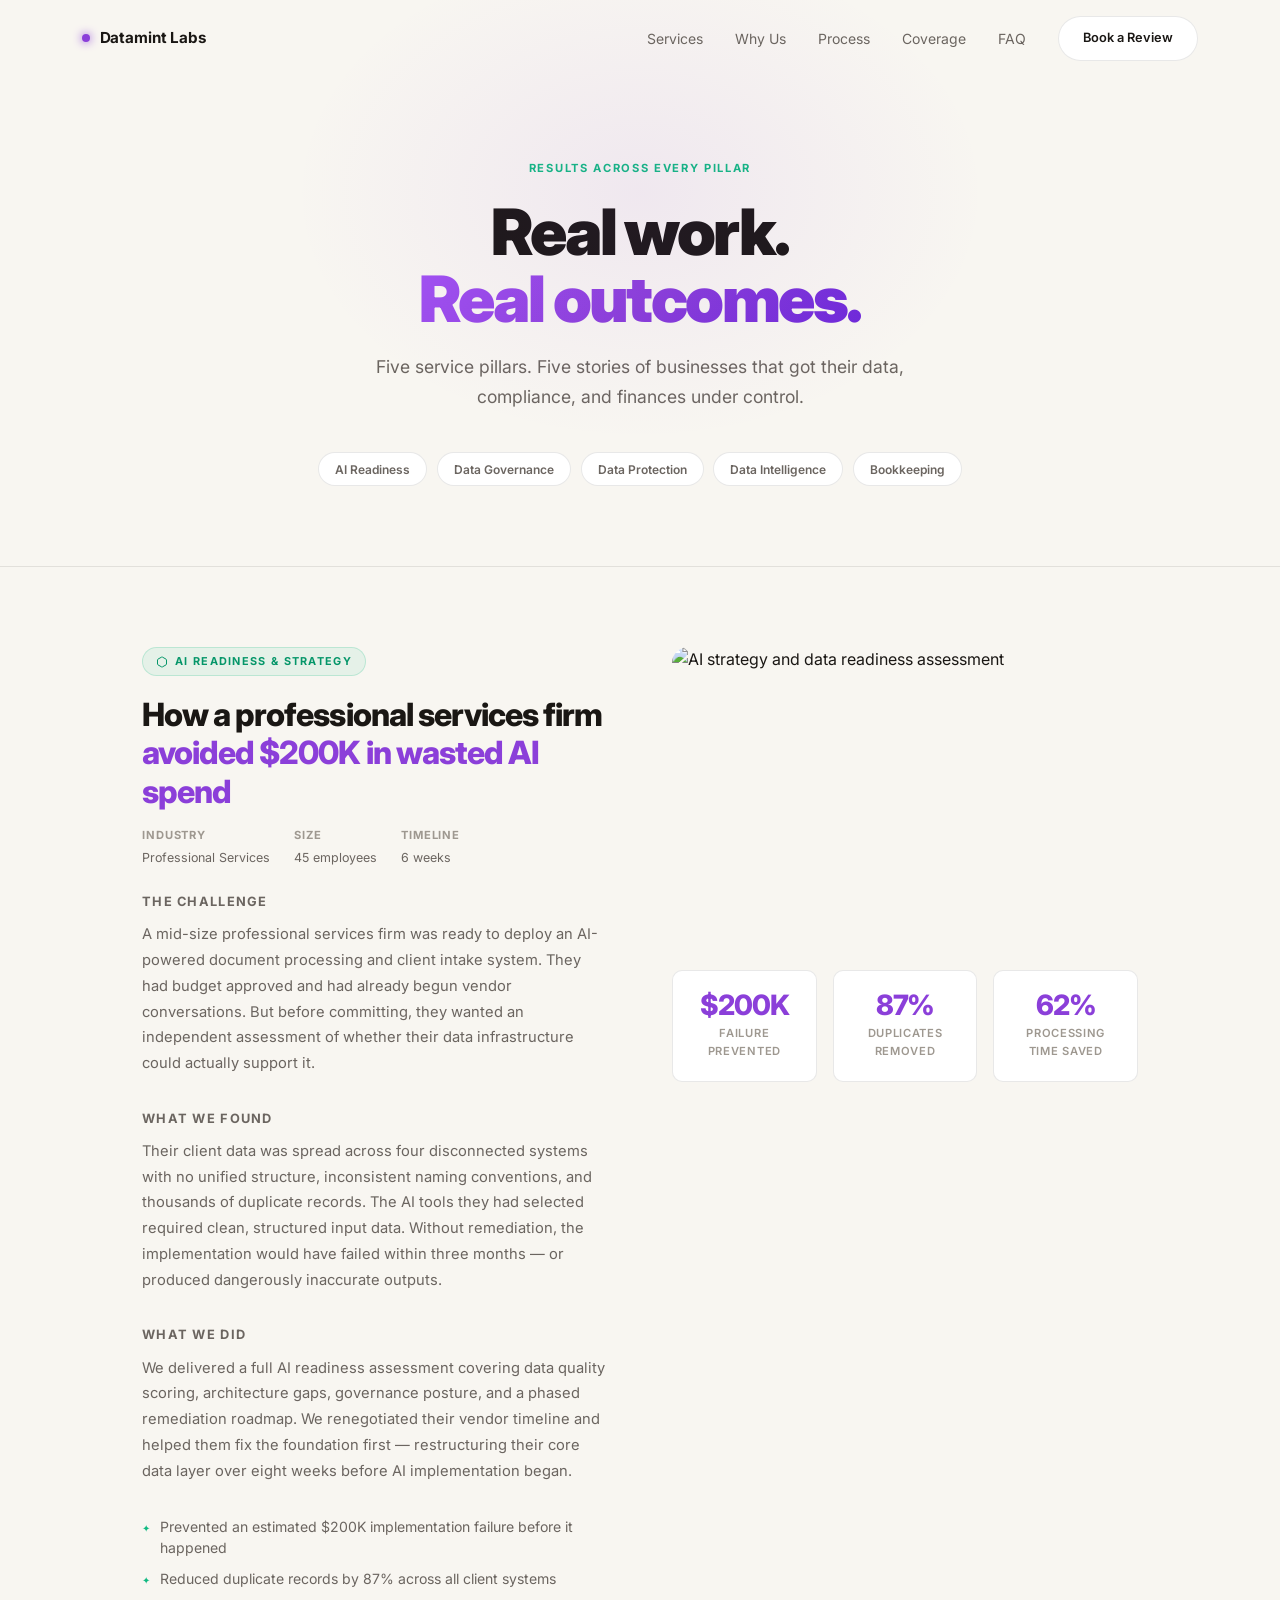
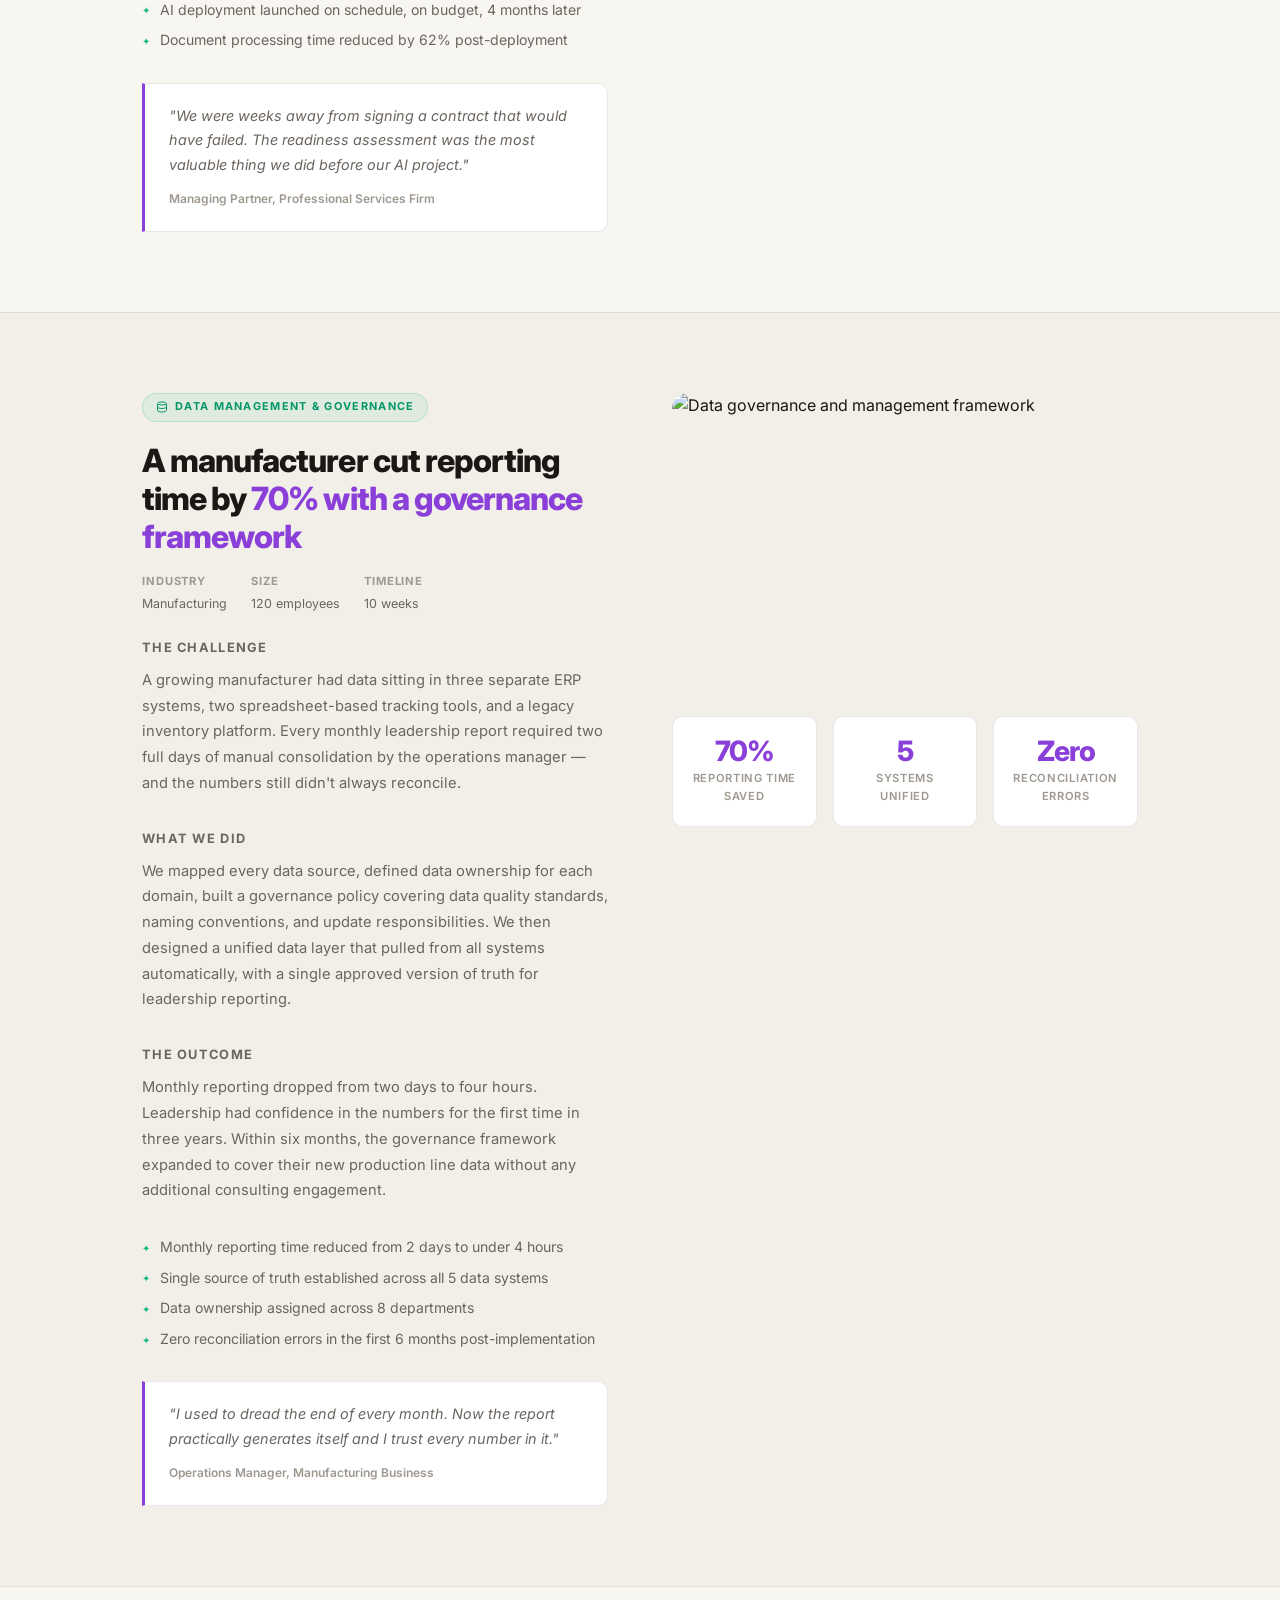
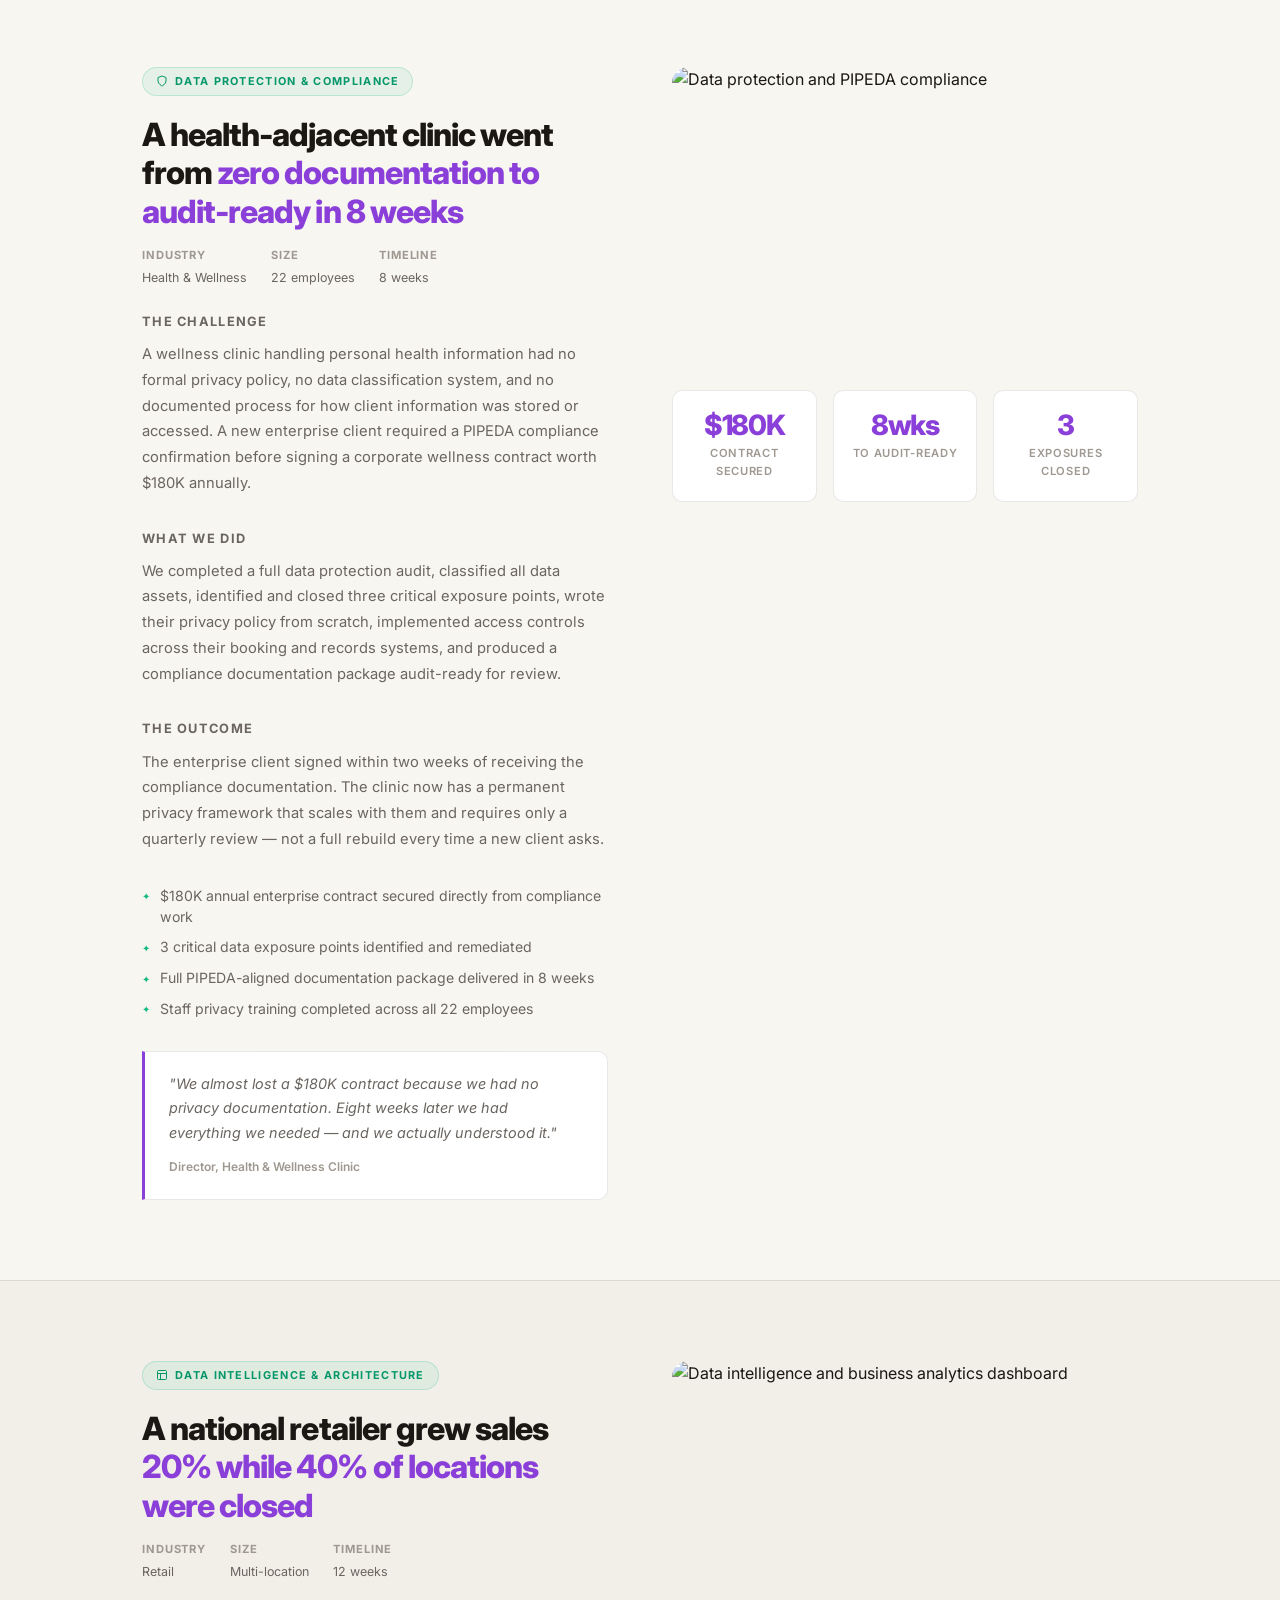
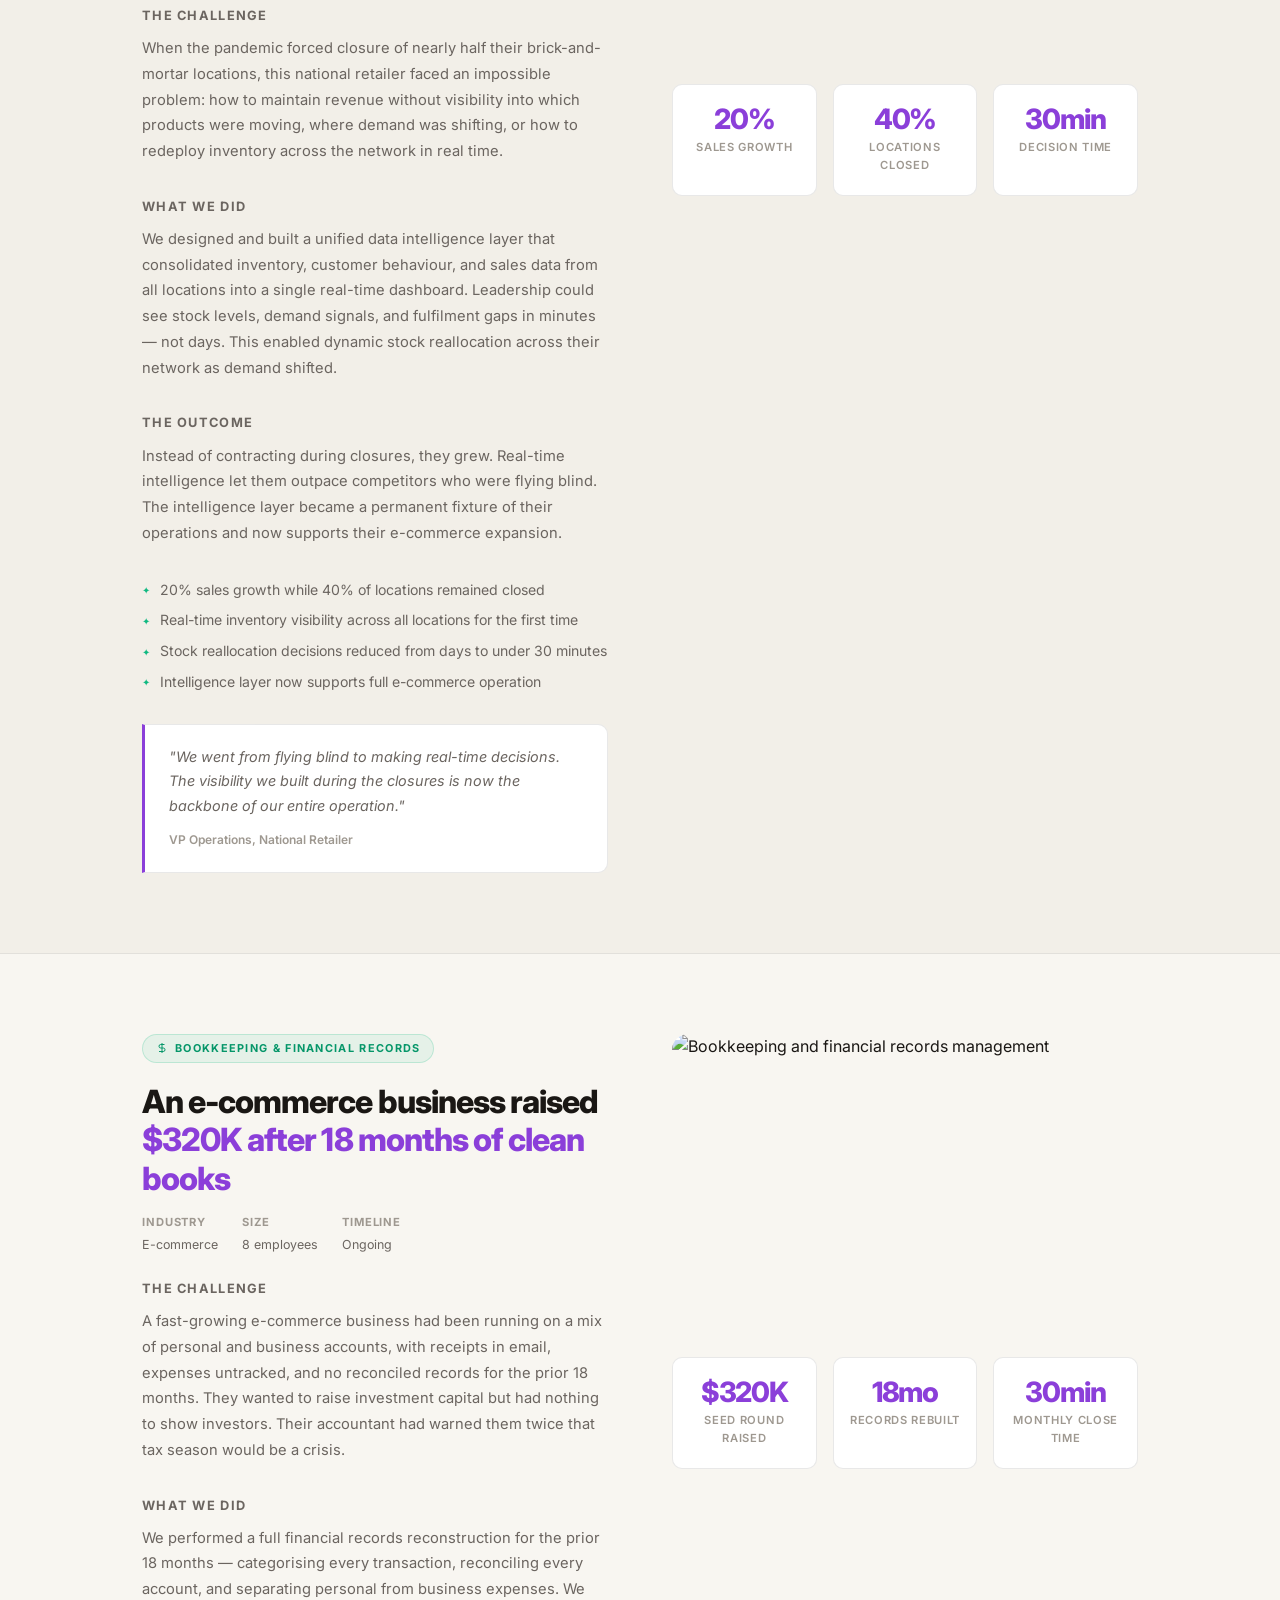
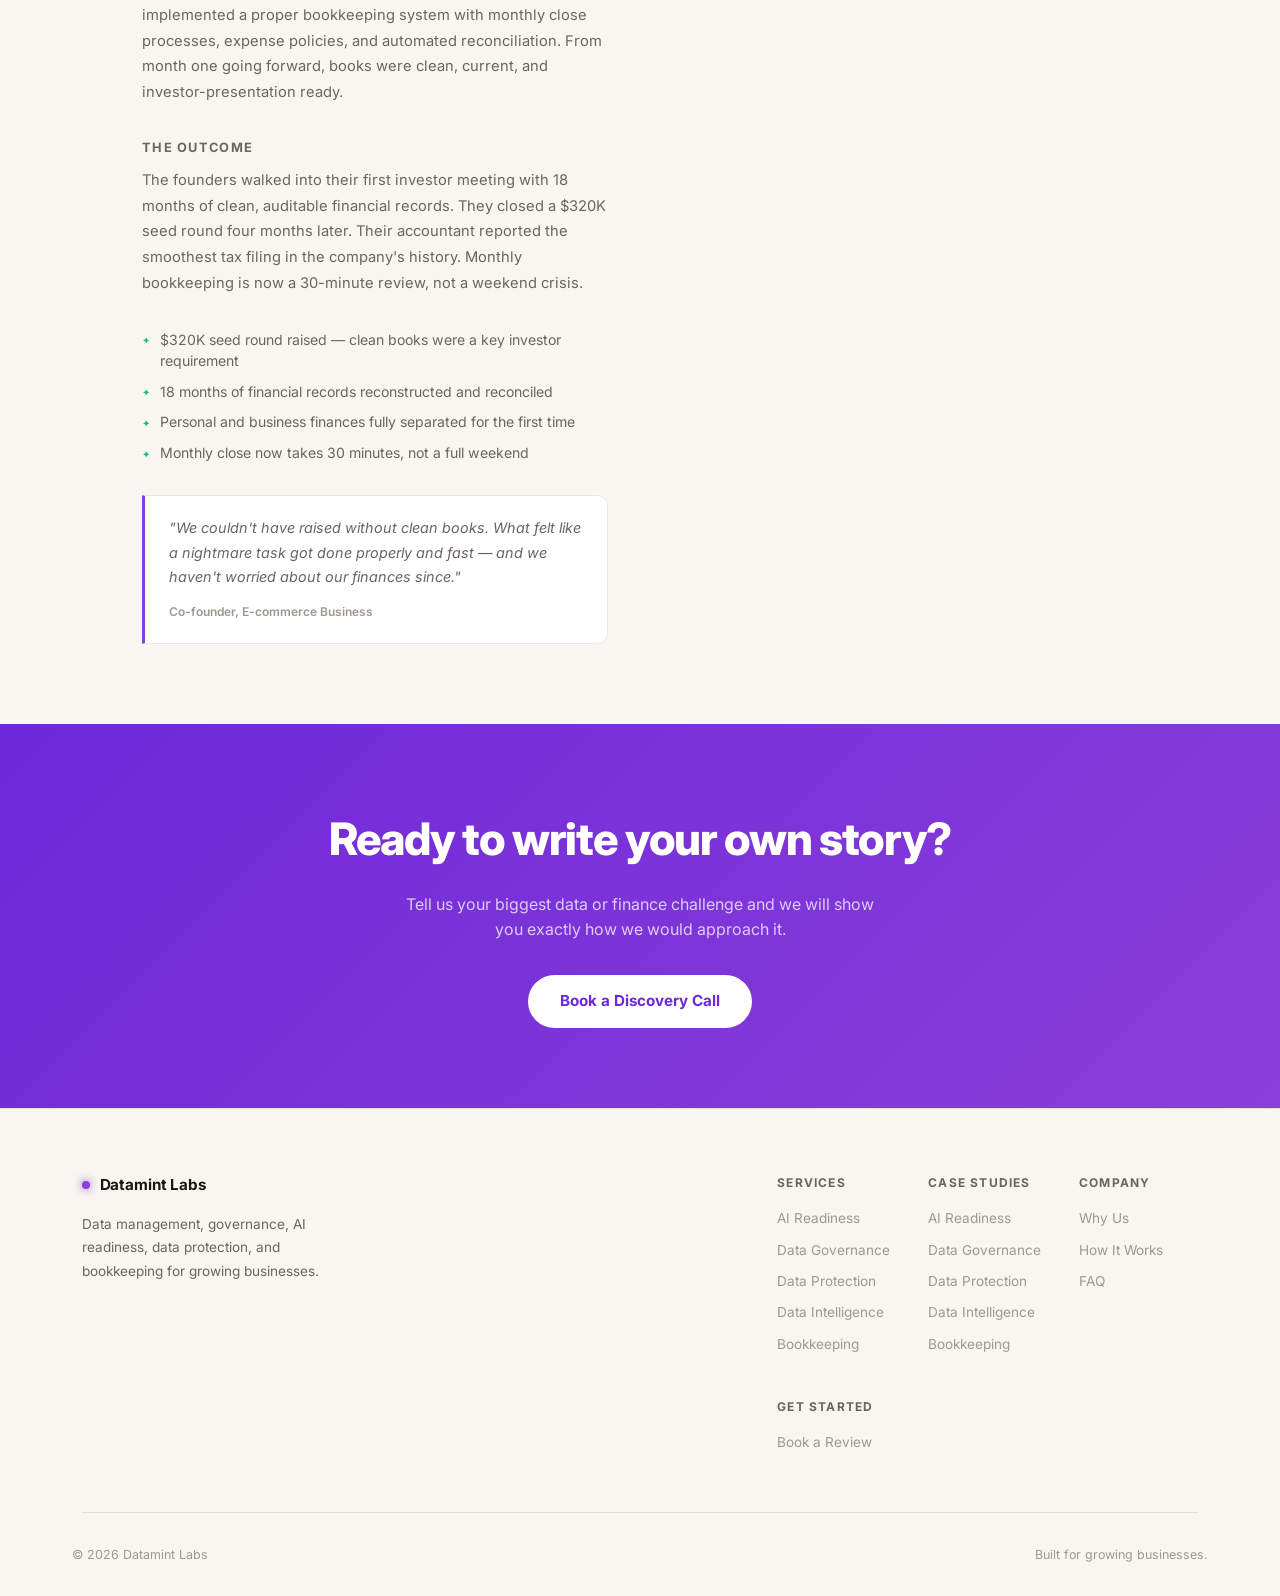
==== case-studies.html @ e9b7dc75 "Add case studies page with one case study per service pillar - New case-studies.html with 5 full cas" ====
<!DOCTYPE html>
<html lang="en">
<head>
  <meta charset="UTF-8" />
  <meta name="viewport" content="width=device-width, initial-scale=1.0" />
  <title>Case Studies | Datamint Labs</title>
  <meta name="description" content="Real-world results across all five Datamint Labs service pillars — AI readiness, data governance, data protection, data intelligence, and bookkeeping." />
  <meta name="robots" content="index, follow" />
  <link rel="canonical" href="https://datamintlabs.ca/case-studies.html" />
  <link rel="preconnect" href="https://fonts.googleapis.com" />
  <link rel="preconnect" href="https://fonts.gstatic.com" crossorigin />
  <link href="https://fonts.googleapis.com/css2?family=Inter:wght@300;400;500;600;700;800;900&display=swap" rel="stylesheet" />
  <link rel="stylesheet" href="styles.css" />
  <style>
    /* ── Case Studies Page Styles ── */
    .cs-hero {
      padding: 10rem 0 5rem;
      text-align: center;
      background: var(--bg);
      position: relative;
      overflow: hidden;
    }
    .cs-hero::before {
      content: '';
      position: absolute;
      top: -10%;
      left: 50%;
      transform: translateX(-50%);
      width: 700px;
      height: 500px;
      background: radial-gradient(ellipse, rgba(139,63,217,0.08) 0%, transparent 70%);
      pointer-events: none;
    }
    .cs-hero-label {
      font-size: 0.7rem;
      font-weight: 700;
      letter-spacing: 0.15em;
      text-transform: uppercase;
      color: var(--emerald);
      margin-bottom: 1.25rem;
    }
    .cs-hero h1 {
      font-size: clamp(2.5rem, 5vw, 4rem);
      font-weight: 900;
      letter-spacing: -0.04em;
      line-height: 1.05;
      margin-bottom: 1.25rem;
    }
    .cs-hero p {
      font-size: 1.1rem;
      color: var(--text-muted);
      max-width: 560px;
      margin: 0 auto 2.5rem;
      line-height: 1.7;
    }
    .cs-nav-pills {
      display: flex;
      flex-wrap: wrap;
      gap: 0.6rem;
      justify-content: center;
      margin-top: 2rem;
    }
    .cs-nav-pill {
      padding: 0.4rem 1rem;
      border-radius: 100px;
      font-size: 0.75rem;
      font-weight: 600;
      text-decoration: none;
      border: 1px solid var(--border);
      color: var(--text-muted);
      background: var(--surface);
      transition: all 0.2s;
    }
    .cs-nav-pill:hover {
      border-color: var(--emerald);
      color: var(--emerald-dark);
      background: rgba(16,185,129,0.05);
    }

    /* ── Case Study Sections ── */
    .cs-section {
      padding: 5rem 0;
      border-top: 1px solid var(--border);
    }
    .cs-section:nth-child(even) { background: var(--bg-alt); }
    .cs-section-inner {
      max-width: 1060px;
      margin: 0 auto;
      padding: 0 2rem;
      display: grid;
      grid-template-columns: 1fr 1fr;
      gap: 4rem;
      align-items: start;
    }
    .cs-left { }
    .cs-right { }
    .cs-pillar-tag {
      display: inline-flex;
      align-items: center;
      gap: 0.45rem;
      font-size: 0.68rem;
      font-weight: 700;
      letter-spacing: 0.12em;
      text-transform: uppercase;
      color: var(--emerald-dark);
      background: rgba(16,185,129,0.08);
      border: 1px solid rgba(16,185,129,0.2);
      padding: 0.3rem 0.8rem;
      border-radius: 100px;
      margin-bottom: 1.25rem;
    }
    .cs-left h2 {
      font-size: clamp(1.5rem, 3vw, 2rem);
      font-weight: 800;
      letter-spacing: -0.03em;
      line-height: 1.2;
      margin-bottom: 1rem;
    }
    .cs-left h2 span { color: var(--purple); }
    .cs-meta {
      display: flex;
      gap: 1.5rem;
      flex-wrap: wrap;
      margin-bottom: 1.5rem;
    }
    .cs-meta-item {
      font-size: 0.78rem;
      color: var(--text-muted);
    }
    .cs-meta-item strong {
      display: block;
      font-size: 0.7rem;
      font-weight: 700;
      letter-spacing: 0.08em;
      text-transform: uppercase;
      color: var(--text-dim);
      margin-bottom: 0.2rem;
    }
    .cs-image {
      border-radius: var(--radius);
      overflow: hidden;
      aspect-ratio: 16/10;
      margin-bottom: 2rem;
    }
    .cs-image img {
      width: 100%;
      height: 100%;
      object-fit: cover;
    }
    .cs-stats-row {
      display: grid;
      grid-template-columns: repeat(3, 1fr);
      gap: 1rem;
      margin-bottom: 2rem;
    }
    .cs-stat-box {
      background: var(--surface);
      border: 1px solid var(--border);
      border-radius: var(--radius-sm);
      padding: 1.25rem 1rem;
      text-align: center;
    }
    .cs-stat-num {
      font-size: 1.75rem;
      font-weight: 800;
      letter-spacing: -0.04em;
      color: var(--purple);
      line-height: 1;
      margin-bottom: 0.35rem;
    }
    .cs-stat-label {
      font-size: 0.7rem;
      color: var(--text-dim);
      text-transform: uppercase;
      letter-spacing: 0.06em;
      font-weight: 600;
    }
    .cs-body-block { margin-bottom: 2rem; }
    .cs-body-block h3 {
      font-size: 0.8rem;
      font-weight: 700;
      text-transform: uppercase;
      letter-spacing: 0.1em;
      color: var(--text-muted);
      margin-bottom: 0.6rem;
    }
    .cs-body-block p {
      font-size: 0.92rem;
      color: var(--text-muted);
      line-height: 1.75;
    }
    .cs-outcomes {
      list-style: none;
      display: flex;
      flex-direction: column;
      gap: 0.6rem;
    }
    .cs-outcomes li {
      display: flex;
      gap: 0.6rem;
      align-items: flex-start;
      font-size: 0.88rem;
      color: var(--text-muted);
      line-height: 1.5;
    }
    .cs-outcomes li::before {
      content: '✦';
      color: var(--emerald);
      font-size: 0.6rem;
      margin-top: 0.35rem;
      flex-shrink: 0;
    }
    .cs-quote {
      background: var(--surface);
      border: 1px solid var(--border);
      border-left: 3px solid var(--purple);
      border-radius: 0 var(--radius-sm) var(--radius-sm) 0;
      padding: 1.25rem 1.5rem;
      margin-top: 2rem;
    }
    .cs-quote p {
      font-size: 0.9rem;
      font-style: italic;
      color: var(--text-muted);
      line-height: 1.7;
      margin-bottom: 0.5rem;
    }
    .cs-quote cite {
      font-size: 0.75rem;
      font-weight: 600;
      color: var(--text-dim);
      font-style: normal;
    }
    .cs-cta-bar {
      background: linear-gradient(135deg, var(--purple-dark), var(--purple));
      padding: 5rem 2rem;
      text-align: center;
      color: #fff;
    }
    .cs-cta-bar h2 {
      font-size: clamp(1.8rem, 4vw, 2.8rem);
      font-weight: 800;
      letter-spacing: -0.03em;
      margin-bottom: 1rem;
    }
    .cs-cta-bar p {
      font-size: 1rem;
      opacity: 0.75;
      max-width: 480px;
      margin: 0 auto 2rem;
      line-height: 1.6;
    }
    .cs-cta-bar .btn {
      background: #fff;
      color: var(--purple-dark);
      font-weight: 700;
      padding: 0.9rem 2rem;
      border-radius: 100px;
      text-decoration: none;
      font-size: 0.95rem;
    }

    @media (max-width: 768px) {
      .cs-section-inner { grid-template-columns: 1fr; gap: 2rem; }
      .cs-stats-row { grid-template-columns: 1fr 1fr; }
    }
    @media (max-width: 480px) {
      .cs-stats-row { grid-template-columns: 1fr; }
    }
  </style>
</head>
<body>

  <!-- NAV -->
  <nav class="nav scrolled" id="nav">
    <div class="nav-inner">
      <a href="index.html" class="logo">
        <span class="logo-dot"></span>
        Datamint Labs
      </a>
      <ul class="nav-links">
        <li><a href="index.html#services">Services</a></li>
        <li><a href="index.html#why">Why Us</a></li>
        <li><a href="index.html#process">Process</a></li>
        <li><a href="index.html#coverage">Coverage</a></li>
        <li><a href="index.html#faq">FAQ</a></li>
      </ul>
      <a href="index.html#cta" class="btn btn-nav">Book a Review</a>
      <button class="hamburger" id="hamburger" aria-label="Menu">
        <span></span><span></span><span></span>
      </button>
    </div>
    <div class="mobile-menu" id="mobileMenu">
      <a href="index.html#services">Services</a>
      <a href="index.html#why">Why Us</a>
      <a href="index.html#process">Process</a>
      <a href="index.html#coverage">Coverage</a>
      <a href="index.html#cta" class="btn btn-nav">Book a Review</a>
    </div>
  </nav>

  <!-- HERO -->
  <section class="cs-hero">
    <div class="container">
      <div class="cs-hero-label">Results Across Every Pillar</div>
      <h1>Real work.<br /><span class="gradient-text">Real outcomes.</span></h1>
      <p>Five service pillars. Five stories of businesses that got their data, compliance, and finances under control.</p>
      <div class="cs-nav-pills">
        <a href="#ai-readiness"    class="cs-nav-pill">AI Readiness</a>
        <a href="#data-governance" class="cs-nav-pill">Data Governance</a>
        <a href="#data-protection" class="cs-nav-pill">Data Protection</a>
        <a href="#data-intelligence" class="cs-nav-pill">Data Intelligence</a>
        <a href="#bookkeeping"     class="cs-nav-pill">Bookkeeping</a>
      </div>
    </div>
  </section>

  <!-- ── CASE 1: AI READINESS ── -->
  <section class="cs-section" id="ai-readiness">
    <div class="cs-section-inner">
      <div class="cs-left">
        <div class="cs-pillar-tag">
          <svg width="12" height="12" viewBox="0 0 24 24" fill="none" stroke="currentColor" stroke-width="2"><path d="M21 16V8a2 2 0 0 0-1-1.73l-7-4a2 2 0 0 0-2 0l-7 4A2 2 0 0 0 3 8v8a2 2 0 0 0 1 1.73l7 4a2 2 0 0 0 2 0l7-4A2 2 0 0 0 21 16z"/></svg>
          AI Readiness & Strategy
        </div>
        <h2>How a professional services firm <span>avoided $200K in wasted AI spend</span></h2>
        <div class="cs-meta">
          <div class="cs-meta-item"><strong>Industry</strong>Professional Services</div>
          <div class="cs-meta-item"><strong>Size</strong>45 employees</div>
          <div class="cs-meta-item"><strong>Timeline</strong>6 weeks</div>
        </div>
        <div class="cs-body-block">
          <h3>The Challenge</h3>
          <p>A mid-size professional services firm was ready to deploy an AI-powered document processing and client intake system. They had budget approved and had already begun vendor conversations. But before committing, they wanted an independent assessment of whether their data infrastructure could actually support it.</p>
        </div>
        <div class="cs-body-block">
          <h3>What We Found</h3>
          <p>Their client data was spread across four disconnected systems with no unified structure, inconsistent naming conventions, and thousands of duplicate records. The AI tools they had selected required clean, structured input data. Without remediation, the implementation would have failed within three months — or produced dangerously inaccurate outputs.</p>
        </div>
        <div class="cs-body-block">
          <h3>What We Did</h3>
          <p>We delivered a full AI readiness assessment covering data quality scoring, architecture gaps, governance posture, and a phased remediation roadmap. We renegotiated their vendor timeline and helped them fix the foundation first — restructuring their core data layer over eight weeks before AI implementation began.</p>
        </div>
        <ul class="cs-outcomes">
          <li>Prevented an estimated $200K implementation failure before it happened</li>
          <li>Reduced duplicate records by 87% across all client systems</li>
          <li>AI deployment launched on schedule, on budget, 4 months later</li>
          <li>Document processing time reduced by 62% post-deployment</li>
        </ul>
        <div class="cs-quote">
          <p>"We were weeks away from signing a contract that would have failed. The readiness assessment was the most valuable thing we did before our AI project."</p>
          <cite>Managing Partner, Professional Services Firm</cite>
        </div>
      </div>
      <div class="cs-right">
        <div class="cs-image">
          <img src="https://images.unsplash.com/photo-1677442135703-1787eea5ce01?w=800&auto=format&fit=crop&q=80" alt="AI strategy and data readiness assessment" loading="lazy" />
        </div>
        <div class="cs-stats-row">
          <div class="cs-stat-box">
            <div class="cs-stat-num">$200K</div>
            <div class="cs-stat-label">Failure prevented</div>
          </div>
          <div class="cs-stat-box">
            <div class="cs-stat-num">87%</div>
            <div class="cs-stat-label">Duplicates removed</div>
          </div>
          <div class="cs-stat-box">
            <div class="cs-stat-num">62%</div>
            <div class="cs-stat-label">Processing time saved</div>
          </div>
        </div>
      </div>
    </div>
  </section>

  <!-- ── CASE 2: DATA GOVERNANCE ── -->
  <section class="cs-section" id="data-governance">
    <div class="cs-section-inner">
      <div class="cs-left">
        <div class="cs-pillar-tag">
          <svg width="12" height="12" viewBox="0 0 24 24" fill="none" stroke="currentColor" stroke-width="2"><ellipse cx="12" cy="5" rx="9" ry="3"/><path d="M21 12c0 1.66-4 3-9 3s-9-1.34-9-3"/><path d="M3 5v14c0 1.66 4 3 9 3s9-1.34 9-3V5"/></svg>
          Data Management & Governance
        </div>
        <h2>A manufacturer cut reporting time by <span>70% with a governance framework</span></h2>
        <div class="cs-meta">
          <div class="cs-meta-item"><strong>Industry</strong>Manufacturing</div>
          <div class="cs-meta-item"><strong>Size</strong>120 employees</div>
          <div class="cs-meta-item"><strong>Timeline</strong>10 weeks</div>
        </div>
        <div class="cs-body-block">
          <h3>The Challenge</h3>
          <p>A growing manufacturer had data sitting in three separate ERP systems, two spreadsheet-based tracking tools, and a legacy inventory platform. Every monthly leadership report required two full days of manual consolidation by the operations manager — and the numbers still didn't always reconcile.</p>
        </div>
        <div class="cs-body-block">
          <h3>What We Did</h3>
          <p>We mapped every data source, defined data ownership for each domain, built a governance policy covering data quality standards, naming conventions, and update responsibilities. We then designed a unified data layer that pulled from all systems automatically, with a single approved version of truth for leadership reporting.</p>
        </div>
        <div class="cs-body-block">
          <h3>The Outcome</h3>
          <p>Monthly reporting dropped from two days to four hours. Leadership had confidence in the numbers for the first time in three years. Within six months, the governance framework expanded to cover their new production line data without any additional consulting engagement.</p>
        </div>
        <ul class="cs-outcomes">
          <li>Monthly reporting time reduced from 2 days to under 4 hours</li>
          <li>Single source of truth established across all 5 data systems</li>
          <li>Data ownership assigned across 8 departments</li>
          <li>Zero reconciliation errors in the first 6 months post-implementation</li>
        </ul>
        <div class="cs-quote">
          <p>"I used to dread the end of every month. Now the report practically generates itself and I trust every number in it."</p>
          <cite>Operations Manager, Manufacturing Business</cite>
        </div>
      </div>
      <div class="cs-right">
        <div class="cs-image">
          <img src="https://images.unsplash.com/photo-1581091226825-a6a2a5aee158?w=800&auto=format&fit=crop&q=80" alt="Data governance and management framework" loading="lazy" />
        </div>
        <div class="cs-stats-row">
          <div class="cs-stat-box">
            <div class="cs-stat-num">70%</div>
            <div class="cs-stat-label">Reporting time saved</div>
          </div>
          <div class="cs-stat-box">
            <div class="cs-stat-num">5</div>
            <div class="cs-stat-label">Systems unified</div>
          </div>
          <div class="cs-stat-box">
            <div class="cs-stat-num">Zero</div>
            <div class="cs-stat-label">Reconciliation errors</div>
          </div>
        </div>
      </div>
    </div>
  </section>

  <!-- ── CASE 3: DATA PROTECTION ── -->
  <section class="cs-section" id="data-protection">
    <div class="cs-section-inner">
      <div class="cs-left">
        <div class="cs-pillar-tag">
          <svg width="12" height="12" viewBox="0 0 24 24" fill="none" stroke="currentColor" stroke-width="2"><path d="M12 22s8-4 8-10V5l-8-3-8 3v7c0 6 8 10 8 10z"/></svg>
          Data Protection & Compliance
        </div>
        <h2>A health-adjacent clinic went from <span>zero documentation to audit-ready in 8 weeks</span></h2>
        <div class="cs-meta">
          <div class="cs-meta-item"><strong>Industry</strong>Health & Wellness</div>
          <div class="cs-meta-item"><strong>Size</strong>22 employees</div>
          <div class="cs-meta-item"><strong>Timeline</strong>8 weeks</div>
        </div>
        <div class="cs-body-block">
          <h3>The Challenge</h3>
          <p>A wellness clinic handling personal health information had no formal privacy policy, no data classification system, and no documented process for how client information was stored or accessed. A new enterprise client required a PIPEDA compliance confirmation before signing a corporate wellness contract worth $180K annually.</p>
        </div>
        <div class="cs-body-block">
          <h3>What We Did</h3>
          <p>We completed a full data protection audit, classified all data assets, identified and closed three critical exposure points, wrote their privacy policy from scratch, implemented access controls across their booking and records systems, and produced a compliance documentation package audit-ready for review.</p>
        </div>
        <div class="cs-body-block">
          <h3>The Outcome</h3>
          <p>The enterprise client signed within two weeks of receiving the compliance documentation. The clinic now has a permanent privacy framework that scales with them and requires only a quarterly review — not a full rebuild every time a new client asks.</p>
        </div>
        <ul class="cs-outcomes">
          <li>$180K annual enterprise contract secured directly from compliance work</li>
          <li>3 critical data exposure points identified and remediated</li>
          <li>Full PIPEDA-aligned documentation package delivered in 8 weeks</li>
          <li>Staff privacy training completed across all 22 employees</li>
        </ul>
        <div class="cs-quote">
          <p>"We almost lost a $180K contract because we had no privacy documentation. Eight weeks later we had everything we needed — and we actually understood it."</p>
          <cite>Director, Health & Wellness Clinic</cite>
        </div>
      </div>
      <div class="cs-right">
        <div class="cs-image">
          <img src="https://images.unsplash.com/photo-1563986768609-322da13575f3?w=800&auto=format&fit=crop&q=80" alt="Data protection and PIPEDA compliance" loading="lazy" />
        </div>
        <div class="cs-stats-row">
          <div class="cs-stat-box">
            <div class="cs-stat-num">$180K</div>
            <div class="cs-stat-label">Contract secured</div>
          </div>
          <div class="cs-stat-box">
            <div class="cs-stat-num">8wks</div>
            <div class="cs-stat-label">To audit-ready</div>
          </div>
          <div class="cs-stat-box">
            <div class="cs-stat-num">3</div>
            <div class="cs-stat-label">Exposures closed</div>
          </div>
        </div>
      </div>
    </div>
  </section>

  <!-- ── CASE 4: DATA INTELLIGENCE ── -->
  <section class="cs-section" id="data-intelligence">
    <div class="cs-section-inner">
      <div class="cs-left">
        <div class="cs-pillar-tag">
          <svg width="12" height="12" viewBox="0 0 24 24" fill="none" stroke="currentColor" stroke-width="2"><rect x="3" y="3" width="18" height="18" rx="2"/><path d="M3 9h18M9 21V9"/></svg>
          Data Intelligence & Architecture
        </div>
        <h2>A national retailer grew sales <span>20% while 40% of locations were closed</span></h2>
        <div class="cs-meta">
          <div class="cs-meta-item"><strong>Industry</strong>Retail</div>
          <div class="cs-meta-item"><strong>Size</strong>Multi-location</div>
          <div class="cs-meta-item"><strong>Timeline</strong>12 weeks</div>
        </div>
        <div class="cs-body-block">
          <h3>The Challenge</h3>
          <p>When the pandemic forced closure of nearly half their brick-and-mortar locations, this national retailer faced an impossible problem: how to maintain revenue without visibility into which products were moving, where demand was shifting, or how to redeploy inventory across the network in real time.</p>
        </div>
        <div class="cs-body-block">
          <h3>What We Did</h3>
          <p>We designed and built a unified data intelligence layer that consolidated inventory, customer behaviour, and sales data from all locations into a single real-time dashboard. Leadership could see stock levels, demand signals, and fulfilment gaps in minutes — not days. This enabled dynamic stock reallocation across their network as demand shifted.</p>
        </div>
        <div class="cs-body-block">
          <h3>The Outcome</h3>
          <p>Instead of contracting during closures, they grew. Real-time intelligence let them outpace competitors who were flying blind. The intelligence layer became a permanent fixture of their operations and now supports their e-commerce expansion.</p>
        </div>
        <ul class="cs-outcomes">
          <li>20% sales growth while 40% of locations remained closed</li>
          <li>Real-time inventory visibility across all locations for the first time</li>
          <li>Stock reallocation decisions reduced from days to under 30 minutes</li>
          <li>Intelligence layer now supports full e-commerce operation</li>
        </ul>
        <div class="cs-quote">
          <p>"We went from flying blind to making real-time decisions. The visibility we built during the closures is now the backbone of our entire operation."</p>
          <cite>VP Operations, National Retailer</cite>
        </div>
      </div>
      <div class="cs-right">
        <div class="cs-image">
          <img src="https://images.unsplash.com/photo-1551288049-bebda4e38f71?w=800&auto=format&fit=crop&q=80" alt="Data intelligence and business analytics dashboard" loading="lazy" />
        </div>
        <div class="cs-stats-row">
          <div class="cs-stat-box">
            <div class="cs-stat-num">20%</div>
            <div class="cs-stat-label">Sales growth</div>
          </div>
          <div class="cs-stat-box">
            <div class="cs-stat-num">40%</div>
            <div class="cs-stat-label">Locations closed</div>
          </div>
          <div class="cs-stat-box">
            <div class="cs-stat-num">30min</div>
            <div class="cs-stat-label">Decision time</div>
          </div>
        </div>
      </div>
    </div>
  </section>

  <!-- ── CASE 5: BOOKKEEPING ── -->
  <section class="cs-section" id="bookkeeping">
    <div class="cs-section-inner">
      <div class="cs-left">
        <div class="cs-pillar-tag">
          <svg width="12" height="12" viewBox="0 0 24 24" fill="none" stroke="currentColor" stroke-width="2"><path d="M12 2v20M17 5H9.5a3.5 3.5 0 0 0 0 7h5a3.5 3.5 0 0 1 0 7H6"/></svg>
          Bookkeeping & Financial Records
        </div>
        <h2>An e-commerce business raised <span>$320K after 18 months of clean books</span></h2>
        <div class="cs-meta">
          <div class="cs-meta-item"><strong>Industry</strong>E-commerce</div>
          <div class="cs-meta-item"><strong>Size</strong>8 employees</div>
          <div class="cs-meta-item"><strong>Timeline</strong>Ongoing</div>
        </div>
        <div class="cs-body-block">
          <h3>The Challenge</h3>
          <p>A fast-growing e-commerce business had been running on a mix of personal and business accounts, with receipts in email, expenses untracked, and no reconciled records for the prior 18 months. They wanted to raise investment capital but had nothing to show investors. Their accountant had warned them twice that tax season would be a crisis.</p>
        </div>
        <div class="cs-body-block">
          <h3>What We Did</h3>
          <p>We performed a full financial records reconstruction for the prior 18 months — categorising every transaction, reconciling every account, and separating personal from business expenses. We implemented a proper bookkeeping system with monthly close processes, expense policies, and automated reconciliation. From month one going forward, books were clean, current, and investor-presentation ready.</p>
        </div>
        <div class="cs-body-block">
          <h3>The Outcome</h3>
          <p>The founders walked into their first investor meeting with 18 months of clean, auditable financial records. They closed a $320K seed round four months later. Their accountant reported the smoothest tax filing in the company's history. Monthly bookkeeping is now a 30-minute review, not a weekend crisis.</p>
        </div>
        <ul class="cs-outcomes">
          <li>$320K seed round raised — clean books were a key investor requirement</li>
          <li>18 months of financial records reconstructed and reconciled</li>
          <li>Personal and business finances fully separated for the first time</li>
          <li>Monthly close now takes 30 minutes, not a full weekend</li>
        </ul>
        <div class="cs-quote">
          <p>"We couldn't have raised without clean books. What felt like a nightmare task got done properly and fast — and we haven't worried about our finances since."</p>
          <cite>Co-founder, E-commerce Business</cite>
        </div>
      </div>
      <div class="cs-right">
        <div class="cs-image">
          <img src="https://images.unsplash.com/photo-1554224155-6726b3ff858f?w=800&auto=format&fit=crop&q=80" alt="Bookkeeping and financial records management" loading="lazy" />
        </div>
        <div class="cs-stats-row">
          <div class="cs-stat-box">
            <div class="cs-stat-num">$320K</div>
            <div class="cs-stat-label">Seed round raised</div>
          </div>
          <div class="cs-stat-box">
            <div class="cs-stat-num">18mo</div>
            <div class="cs-stat-label">Records rebuilt</div>
          </div>
          <div class="cs-stat-box">
            <div class="cs-stat-num">30min</div>
            <div class="cs-stat-label">Monthly close time</div>
          </div>
        </div>
      </div>
    </div>
  </section>

  <!-- CTA BAR -->
  <div class="cs-cta-bar">
    <h2>Ready to write your own story?</h2>
    <p>Tell us your biggest data or finance challenge and we will show you exactly how we would approach it.</p>
    <a href="index.html#cta" class="btn">Book a Discovery Call</a>
  </div>

  <!-- FOOTER -->
  <footer class="footer">
    <div class="container">
      <div class="footer-inner">
        <div class="footer-brand">
          <div class="logo" style="margin-bottom:1rem;">
            <span class="logo-dot"></span>
            Datamint Labs
          </div>
          <p class="footer-tagline">Data management, governance, AI readiness, data protection, and bookkeeping for growing businesses.</p>
        </div>
        <div class="footer-links">
          <div class="footer-col">
            <h5>Services</h5>
            <a href="index.html#services">AI Readiness</a>
            <a href="index.html#services">Data Governance</a>
            <a href="index.html#services">Data Protection</a>
            <a href="index.html#services">Data Intelligence</a>
            <a href="index.html#services">Bookkeeping</a>
          </div>
          <div class="footer-col">
            <h5>Case Studies</h5>
            <a href="#ai-readiness">AI Readiness</a>
            <a href="#data-governance">Data Governance</a>
            <a href="#data-protection">Data Protection</a>
            <a href="#data-intelligence">Data Intelligence</a>
            <a href="#bookkeeping">Bookkeeping</a>
          </div>
          <div class="footer-col">
            <h5>Company</h5>
            <a href="index.html#why">Why Us</a>
            <a href="index.html#process">How It Works</a>
            <a href="index.html#faq">FAQ</a>
          </div>
          <div class="footer-col">
            <h5>Get Started</h5>
            <a href="index.html#cta">Book a Review</a>
          </div>
        </div>
      </div>
    </div>
    <div class="footer-bottom" style="max-width:1200px;margin:0 auto;padding:0 2rem;">
      <span>© 2026 Datamint Labs</span>
      <span>Built for growing businesses.</span>
    </div>
  </footer>

  <script>
    // Nav scroll
    const nav = document.getElementById('nav');
    window.addEventListener('scroll', () => {
      nav.classList.toggle('scrolled', window.scrollY > 40);
    });
    // Mobile menu
    const hamburger = document.getElementById('hamburger');
    const mobileMenu = document.getElementById('mobileMenu');
    hamburger.addEventListener('click', () => mobileMenu.classList.toggle('open'));
    mobileMenu.querySelectorAll('a').forEach(a => a.addEventListener('click', () => mobileMenu.classList.remove('open')));
  </script>

</body>
</html>
---- styles.css ----
/* ===== RESET & BASE ===== */
*, *::before, *::after { box-sizing: border-box; margin: 0; padding: 0; }

:root {
  --purple: #8B3FD9;
  --purple-light: #A252F3;
  --purple-dark: #6D28D9;
  --emerald: #10B981;
  --emerald-light: #34D399;
  --emerald-dark: #059669;
  --bg: #F8F6F1;
  --bg-alt: #F2EFE8;
  --surface: #FFFFFF;
  --surface-2: #EDE9E0;
  --border: rgba(0,0,0,0.09);
  --text: #1A1714;
  --text-muted: #6B6560;
  --text-dim: #9E9890;
  --radius: 16px;
  --radius-sm: 10px;
}

html { scroll-behavior: smooth; }

body {
  font-family: 'Inter', sans-serif;
  background: var(--bg);
  color: var(--text);
  line-height: 1.6;
  overflow-x: hidden;
  -webkit-font-smoothing: antialiased;
}

a { color: inherit; text-decoration: none; }

/* ===== UTILITIES ===== */
.container {
  max-width: 1180px;
  margin: 0 auto;
  padding: 0 2rem;
}

.gradient-text {
  background: linear-gradient(135deg, var(--purple-light) 0%, var(--purple) 50%, #6d28d9 100%);
  -webkit-background-clip: text;
  -webkit-text-fill-color: transparent;
  background-clip: text;
}

.btn {
  display: inline-flex;
  align-items: center;
  gap: 0.5rem;
  padding: 0.7rem 1.5rem;
  border-radius: 100px;
  font-size: 0.875rem;
  font-weight: 600;
  cursor: pointer;
  transition: all 0.2s ease;
  border: none;
  font-family: inherit;
  white-space: nowrap;
}
.btn-primary {
  background: var(--purple);
  color: #fff;
  box-shadow: 0 4px 20px rgba(139,63,217,0.25);
}
.btn-primary:hover {
  background: var(--purple-dark);
  box-shadow: 0 6px 30px rgba(139,63,217,0.4);
  transform: translateY(-1px);
}
.btn-ghost {
  background: var(--surface);
  color: var(--text);
  border: 1px solid var(--border);
}
.btn-ghost:hover {
  background: var(--surface-2);
  border-color: rgba(255,255,255,0.15);
}
.btn-nav {
  background: var(--surface);
  color: var(--text);
  border: 1px solid var(--border);
  font-size: 0.8rem;
}
.btn-nav:hover { background: var(--surface-2); }
.btn-large { padding: 1rem 2rem; font-size: 1rem; border-radius: 100px; }

/* ===== NAV ===== */
.nav {
  position: fixed;
  top: 0; left: 0; right: 0;
  z-index: 100;
  padding: 1rem 0;
  transition: background 0.3s ease, backdrop-filter 0.3s ease;
}
.nav.scrolled {
  background: rgba(248,246,241,0.92);
  backdrop-filter: blur(20px);
  -webkit-backdrop-filter: blur(20px);
  border-bottom: 1px solid var(--border);
}
.nav-inner {
  max-width: 1180px;
  margin: 0 auto;
  padding: 0 2rem;
  display: flex;
  align-items: center;
  gap: 2rem;
}
.logo {
  display: flex;
  align-items: center;
  gap: 0.6rem;
  font-weight: 700;
  font-size: 0.95rem;
  letter-spacing: -0.01em;
  flex-shrink: 0;
}
.logo-dot {
  width: 8px;
  height: 8px;
  background: var(--purple);
  border-radius: 50%;
  box-shadow: 0 0 10px var(--purple);
  flex-shrink: 0;
}
.nav-links {
  display: flex;
  list-style: none;
  gap: 2rem;
  margin-left: auto;
}
.nav-links a {
  font-size: 0.875rem;
  color: var(--text-muted);
  transition: color 0.2s;
}
.nav-links a:hover { color: var(--text); }
.hamburger {
  display: none;
  flex-direction: column;
  gap: 5px;
  background: none;
  border: none;
  cursor: pointer;
  padding: 4px;
  margin-left: auto;
}
.hamburger span {
  display: block;
  width: 22px;
  height: 2px;
  background: var(--text);
  border-radius: 2px;
  transition: all 0.3s;
}
.mobile-menu {
  display: none;
  flex-direction: column;
  gap: 0;
  padding: 0.5rem 2rem 1rem;
  background: rgba(248,246,241,0.98);
  border-top: 1px solid var(--border);
}
.mobile-menu.open { display: flex; }
.mobile-menu a {
  padding: 0.75rem 0;
  font-size: 0.95rem;
  color: var(--text-muted);
  border-bottom: 1px solid var(--border);
}
.mobile-menu a:last-child { border-bottom: none; margin-top: 0.5rem; }

/* ===== HERO ===== */
.hero {
  min-height: 100vh;
  display: flex;
  flex-direction: column;
  align-items: center;
  justify-content: center;
  text-align: center;
  padding: 8rem 2rem 6rem;
  position: relative;
  overflow: hidden;
}
.hero::before {
  content: '';
  position: absolute;
  top: -20%;
  left: 50%;
  transform: translateX(-50%);
  width: 800px;
  height: 600px;
  background: radial-gradient(ellipse, rgba(139,63,217,0.1) 0%, transparent 70%);
  pointer-events: none;
}
.hero::after {
  content: '';
  position: absolute;
  inset: 0;
  background: radial-gradient(ellipse at 20% 80%, rgba(139,63,217,0.05) 0%, transparent 50%),
              radial-gradient(ellipse at 80% 20%, rgba(109,40,217,0.04) 0%, transparent 50%);
  pointer-events: none;
}
/* ===== HERO FLOATING PILLARS ===== */
.hero-pillars {
  position: absolute;
  inset: 0;
  pointer-events: none;
  z-index: 0;
}
.pillar-chip {
  position: absolute;
  display: inline-flex;
  align-items: center;
  gap: 0.45rem;
  padding: 0.45rem 0.9rem;
  border-radius: 100px;
  font-size: 0.72rem;
  font-weight: 600;
  letter-spacing: 0.02em;
  white-space: nowrap;
  backdrop-filter: blur(4px);
}
.pillar-chip-icon {
  display: flex;
  align-items: center;
  opacity: 0.85;
}

/* Chip 1 — AI Readiness — purple, upper-left */
.pillar-chip-1 {
  top: 20%;
  left: 2%;
  background: rgba(139,63,217,0.07);
  border: 1px solid rgba(139,63,217,0.18);
  color: rgba(109,40,217,0.7);
  animation: floatA 7s ease-in-out infinite;
}
/* Chip 2 — Data Governance — emerald, upper-right */
.pillar-chip-2 {
  top: 20%;
  right: 2%;
  background: rgba(16,185,129,0.07);
  border: 1px solid rgba(16,185,129,0.2);
  color: rgba(5,150,105,0.75);
  animation: floatB 8.5s ease-in-out infinite;
}
/* Chip 3 — Data Protection — purple, lower-left */
.pillar-chip-3 {
  top: 62%;
  left: 2%;
  background: rgba(139,63,217,0.06);
  border: 1px solid rgba(139,63,217,0.15);
  color: rgba(109,40,217,0.65);
  animation: floatC 9s ease-in-out infinite;
}
/* Chip 4 — Data Intelligence — emerald, lower-right */
.pillar-chip-4 {
  top: 62%;
  right: 2%;
  background: rgba(16,185,129,0.06);
  border: 1px solid rgba(16,185,129,0.18);
  color: rgba(5,150,105,0.7);
  animation: floatA 7.5s ease-in-out 1s infinite;
}
/* Chip 5 — Bookkeeping — emerald, mid-right below chip 2 */
.pillar-chip-5 {
  top: 42%;
  right: 2%;
  background: rgba(16,185,129,0.06);
  border: 1px solid rgba(16,185,129,0.15);
  color: rgba(5,150,105,0.65);
}

@keyframes floatA {
  0%, 100% { transform: translateY(0px) rotate(-1deg); opacity: 0.9; }
  50%       { transform: translateY(-14px) rotate(1deg); opacity: 1; }
}
@keyframes floatB {
  0%, 100% { transform: translateY(0px) rotate(1deg); opacity: 0.85; }
  50%       { transform: translateY(-18px) rotate(-0.5deg); opacity: 1; }
}
@keyframes floatC {
  0%, 100% { transform: translateY(0px) rotate(-0.5deg); opacity: 0.8; }
  33%       { transform: translateY(-10px) rotate(1deg); opacity: 1; }
  66%       { transform: translateY(-5px) rotate(-1deg); opacity: 0.9; }
}

@keyframes floatB5 {
  0%, 100% { transform: translateY(0px) rotate(0.5deg); opacity: 0.8; }
  50%       { transform: translateY(-14px) rotate(-0.5deg); opacity: 1; }
}
.pillar-chip-5 { animation: floatB5 9s ease-in-out 1.5s infinite; }

/* Hide on small screens so they don't crowd the hero text */
@media (max-width: 768px) { .hero-pillars { display: none; } }

.hero-badge {
  display: inline-flex;
  align-items: center;
  gap: 0.5rem;
  background: var(--surface);
  border: 1px solid var(--border);
  padding: 0.4rem 1rem;
  border-radius: 100px;
  font-size: 0.75rem;
  color: var(--text-muted);
  letter-spacing: 0.05em;
  text-transform: uppercase;
  margin-bottom: 2rem;
  opacity: 0;
  animation: fadeUp 0.6s ease 0.1s forwards;
  position: relative;
  z-index: 1;
}
.badge-dot {
  width: 6px;
  height: 6px;
  background: #22c55e;
  border-radius: 50%;
  box-shadow: 0 0 8px #22c55e;
  animation: pulse 2s infinite;
}
@keyframes pulse {
  0%,100% { opacity: 1; }
  50% { opacity: 0.5; }
}
.hero-title {
  font-size: clamp(3rem, 8vw, 6.5rem);
  font-weight: 900;
  line-height: 1.0;
  letter-spacing: -0.04em;
  margin-bottom: 1.5rem;
  opacity: 0;
  animation: fadeUp 0.7s ease 0.2s forwards;
  position: relative;
  z-index: 1;
}
.hero-sub {
  font-size: clamp(1rem, 2.5vw, 1.2rem);
  color: var(--text-muted);
  max-width: 600px;
  line-height: 1.7;
  margin-bottom: 2.5rem;
  opacity: 0;
  animation: fadeUp 0.7s ease 0.35s forwards;
}
.break { display: block; }
.hero-ctas {
  display: flex;
  gap: 1rem;
  flex-wrap: wrap;
  justify-content: center;
  margin-bottom: 4rem;
  opacity: 0;
  animation: fadeUp 0.7s ease 0.45s forwards;
}
.hero-stats {
  display: flex;
  align-items: center;
  gap: 2.5rem;
  opacity: 0;
  animation: fadeUp 0.7s ease 0.55s forwards;
}
.stat {
  display: flex;
  flex-direction: column;
  align-items: center;
  gap: 0.25rem;
}
.stat-num {
  font-size: 2rem;
  font-weight: 800;
  letter-spacing: -0.04em;
  color: var(--text);
  line-height: 1.1;
}
.stat-unit {
  font-size: 1rem;
  font-weight: 600;
  color: var(--emerald);
}
.stat-label {
  font-size: 0.75rem;
  color: var(--text-dim);
  text-transform: uppercase;
  letter-spacing: 0.05em;
}
.stat-divider {
  width: 1px;
  height: 40px;
  background: var(--border);
}
.hero-scroll {
  position: absolute;
  bottom: 2rem;
  left: 50%;
  transform: translateX(-50%);
  display: flex;
  flex-direction: column;
  align-items: center;
}
.scroll-line {
  width: 1px;
  height: 60px;
  background: linear-gradient(to bottom, var(--purple), transparent);
  animation: scrollDown 2s ease-in-out infinite;
}
@keyframes scrollDown {
  0% { transform: scaleY(0); transform-origin: top; }
  50% { transform: scaleY(1); transform-origin: top; }
  51% { transform: scaleY(1); transform-origin: bottom; }
  100% { transform: scaleY(0); transform-origin: bottom; }
}
@keyframes fadeUp {
  from { opacity: 0; transform: translateY(24px); }
  to   { opacity: 1; transform: translateY(0); }
}

/* ===== MARQUEE ===== */
.marquee-wrap {
  overflow: hidden;
  border-top: 1px solid var(--border);
  border-bottom: 1px solid var(--border);
  background: var(--surface);
  padding: 1rem 0;
}
.marquee-track {
  display: flex;
  gap: 2rem;
  white-space: nowrap;
  animation: marquee 30s linear infinite;
  width: max-content;
}
.marquee-track span {
  font-size: 0.8rem;
  font-weight: 600;
  letter-spacing: 0.08em;
  text-transform: uppercase;
  color: var(--text-muted);
}
.marquee-track .dot {
  color: var(--purple);
}
@keyframes marquee {
  from { transform: translateX(0); }
  to   { transform: translateX(-50%); }
}

/* ===== SECTIONS ===== */
.section { padding: 6rem 0; }
.section-alt { background: var(--bg-alt); }
.section-label {
  font-size: 0.7rem;
  font-weight: 700;
  letter-spacing: 0.15em;
  text-transform: uppercase;
  color: var(--emerald);
  margin-bottom: 1.25rem;
}
.section-title {
  font-size: clamp(2rem, 4vw, 3rem);
  font-weight: 800;
  line-height: 1.15;
  letter-spacing: -0.03em;
  margin-bottom: 3.5rem;
}

/* ===== CARDS ===== */
.cards-grid {
  display: grid;
  grid-template-columns: repeat(2, 1fr);
  gap: 1.25rem;
}
.card {
  background: var(--surface);
  border: 1px solid var(--border);
  border-radius: var(--radius);
  padding: 2rem;
  transition: border-color 0.3s ease, transform 0.3s ease, box-shadow 0.3s ease;
  position: relative;
  overflow: hidden;
  box-shadow: 0 2px 12px rgba(0,0,0,0.05);
}
.card:hover {
  border-color: rgba(139,63,217,0.3);
  transform: translateY(-4px);
  box-shadow: 0 16px 50px rgba(0,0,0,0.1);
}
.card-featured {
  border-color: rgba(139,63,217,0.25);
  background: linear-gradient(135deg, rgba(139,63,217,0.06) 0%, var(--surface) 60%);
}
.card-full {
  grid-column: span 2;
  display: grid;
  grid-template-columns: 220px 1fr;
  gap: 2.5rem;
  align-items: start;
}
.card-full-left { }
.card-full-right { }
.card-full-right p { margin-bottom: 1.25rem; }
.card-full-right .card-outcome { margin-top: 0; }
.card-featured::before {
  content: '';
  position: absolute;
  top: 0; left: 0; right: 0;
  height: 1px;
  background: linear-gradient(90deg, transparent, var(--purple), transparent);
}

/* Bespoke / Custom card */
.card-bespoke {
  grid-column: span 2;
  background: linear-gradient(135deg, #1A0A2E 0%, #2D1154 60%, #1A0A2E 100%);
  border-color: rgba(162,82,243,0.3);
  color: #fff;
  padding: 0;
  overflow: hidden;
  position: relative;
}
.card-bespoke::before {
  content: '';
  position: absolute;
  top: 0; left: 0; right: 0;
  height: 2px;
  background: linear-gradient(90deg, transparent, #A252F3, #C084FC, transparent);
}
.card-bespoke::after {
  content: '';
  position: absolute;
  bottom: -80px; right: -80px;
  width: 300px; height: 300px;
  background: radial-gradient(circle, rgba(162,82,243,0.15) 0%, transparent 70%);
  pointer-events: none;
}
.card-bespoke:hover {
  border-color: rgba(162,82,243,0.5);
  transform: translateY(-4px);
  box-shadow: 0 20px 60px rgba(139,63,217,0.25);
}
.card-bespoke-badge {
  position: absolute;
  top: 1.5rem; right: 1.5rem;
  background: rgba(162,82,243,0.2);
  border: 1px solid rgba(162,82,243,0.4);
  color: #C084FC;
  font-size: 0.65rem;
  font-weight: 700;
  letter-spacing: 0.12em;
  text-transform: uppercase;
  padding: 0.3rem 0.75rem;
  border-radius: 20px;
}
.card-bespoke-inner {
  display: grid;
  grid-template-columns: 260px 1fr;
  gap: 0;
}
.card-bespoke-left {
  padding: 2.5rem 2rem 2.5rem 2rem;
  border-right: 1px solid rgba(255,255,255,0.08);
}
.card-bespoke-left .card-icon-light {
  background: rgba(162,82,243,0.15);
  border-color: rgba(162,82,243,0.3);
  margin-bottom: 1.5rem;
}
.card-bespoke-left .card-icon-light svg { stroke: #C084FC; }
.card-bespoke-left h3 { color: #fff; font-size: 1.25rem; margin-bottom: 0.75rem; }
.card-bespoke-sub { color: rgba(255,255,255,0.55) !important; font-size: 0.9rem; line-height: 1.5; }
.card-bespoke-right {
  padding: 2.5rem 2.5rem 2.5rem 2.5rem;
}
.card-bespoke-right > p { color: rgba(255,255,255,0.75); font-size: 0.95rem; line-height: 1.7; margin-bottom: 1.75rem; }
.card-bespoke-features {
  display: grid;
  grid-template-columns: 1fr 1fr;
  gap: 0.75rem;
  margin-bottom: 2rem;
}
.bespoke-feat {
  display: flex;
  align-items: center;
  gap: 0.6rem;
  color: rgba(255,255,255,0.7);
  font-size: 0.875rem;
}
.bespoke-dot {
  width: 6px; height: 6px;
  background: var(--emerald-light);
  border-radius: 50%;
  flex-shrink: 0;
}
.bespoke-cta {
  background: #fff !important;
  color: var(--purple-dark) !important;
  border-color: #fff !important;
}
.bespoke-cta:hover {
  background: rgba(255,255,255,0.9) !important;
  box-shadow: 0 8px 30px rgba(255,255,255,0.2) !important;
}
.card-tag {
  font-size: 0.7rem;
  font-weight: 600;
  letter-spacing: 0.1em;
  text-transform: uppercase;
  color: var(--emerald);
  margin-bottom: 1.25rem;
}
.card-icon {
  width: 52px;
  height: 52px;
  background: rgba(16,185,129,0.08);
  border: 1px solid rgba(16,185,129,0.2);
  border-radius: var(--radius-sm);
  display: flex;
  align-items: center;
  justify-content: center;
  color: var(--emerald);
  margin-bottom: 1.25rem;
}
.card h3 {
  font-size: 1.2rem;
  font-weight: 700;
  margin-bottom: 0.75rem;
  letter-spacing: -0.02em;
}
.card p {
  font-size: 0.9rem;
  color: var(--text-muted);
  line-height: 1.7;
  margin-bottom: 1.5rem;
}
.card-outcome {
  display: flex;
  align-items: center;
  gap: 0.5rem;
  font-size: 0.8rem;
  font-weight: 600;
  color: var(--emerald);
  padding-top: 1.25rem;
  border-top: 1px solid rgba(16,185,129,0.15);
}
.outcome-icon { font-size: 0.6rem; }
.card-case-link {
  display: inline-flex;
  align-items: center;
  gap: 0.3rem;
  font-size: 0.75rem;
  font-weight: 600;
  color: var(--emerald-dark);
  text-decoration: none;
  margin-top: 0.85rem;
  opacity: 0.8;
  transition: opacity 0.2s, gap 0.2s;
}
.card-case-link:hover { opacity: 1; gap: 0.5rem; }

/* ===== WHY ===== */
.why-grid {
  display: grid;
  grid-template-columns: 1fr 1.2fr;
  gap: 5rem;
  align-items: center;
}
.why-lead {
  font-size: 1.1rem;
  color: var(--text);
  line-height: 1.75;
  margin-bottom: 1rem;
}
.why-text p { color: var(--text-muted); line-height: 1.7; }
.why-features {
  display: grid;
  grid-template-columns: 1fr 1fr;
  gap: 1.5rem;
}
.why-feat {
  display: flex;
  gap: 1rem;
  align-items: flex-start;
}
.feat-icon {
  width: 40px;
  height: 40px;
  background: rgba(16,185,129,0.08);
  border: 1px solid rgba(16,185,129,0.2);
  border-radius: var(--radius-sm);
  display: flex;
  align-items: center;
  justify-content: center;
  color: var(--emerald);
  flex-shrink: 0;
}
.why-feat h4 {
  font-size: 0.9rem;
  font-weight: 700;
  margin-bottom: 0.35rem;
}
.why-feat p {
  font-size: 0.82rem;
  color: var(--text-muted);
  line-height: 1.6;
}

/* ===== STEPS ===== */
.steps {
  display: grid;
  grid-template-columns: repeat(3, 1fr);
  gap: 1px;
  background: var(--border);
  border: 1px solid var(--border);
  border-radius: var(--radius);
  overflow: hidden;
}
.step {
  background: var(--surface);
  padding: 2.5rem 2rem;
  display: flex;
  flex-direction: column;
  gap: 1rem;
  position: relative;
  transition: background 0.3s;
}
.step:hover { background: var(--surface-2); }
.step-number {
  font-size: 3rem;
  font-weight: 900;
  letter-spacing: -0.05em;
  color: rgba(0,0,0,0.07);
  line-height: 1;
}
.step:hover .step-number { color: rgba(139,63,217,0.12); }
.step-content h3 {
  font-size: 1.1rem;
  font-weight: 700;
  margin-bottom: 0.6rem;
  letter-spacing: -0.02em;
}
.step-content p { font-size: 0.875rem; color: var(--text-muted); line-height: 1.7; }
.step-arrow {
  position: absolute;
  top: 2.5rem;
  right: -12px;
  width: 24px;
  height: 24px;
  background: var(--bg);
  border: 1px solid var(--border);
  border-radius: 50%;
  display: flex;
  align-items: center;
  justify-content: center;
  color: var(--purple);
  z-index: 1;
}
.step-last-icon { color: #22c55e; }

/* ===== COVERAGE ===== */
.coverage-grid {
  display: grid;
  grid-template-columns: repeat(3, 1fr);
  gap: 1px;
  background: var(--border);
  border: 1px solid var(--border);
  border-radius: var(--radius);
  overflow: hidden;
}
.coverage-item {
  background: var(--surface);
  padding: 2rem;
  transition: background 0.3s;
  position: relative;
}
.coverage-item:hover { background: var(--surface-2); }
.coverage-icon {
  width: 44px;
  height: 44px;
  background: rgba(16,185,129,0.08);
  border: 1px solid rgba(16,185,129,0.2);
  border-radius: var(--radius-sm);
  display: flex;
  align-items: center;
  justify-content: center;
  color: var(--emerald);
  margin-bottom: 1rem;
}
.coverage-item h4 {
  font-size: 0.95rem;
  font-weight: 700;
  margin-bottom: 0.5rem;
}
.coverage-item p { font-size: 0.82rem; color: var(--text-muted); line-height: 1.6; }
.coverage-item-highlight {
  background: linear-gradient(135deg, rgba(16,185,129,0.06) 0%, var(--surface) 60%);
}
.coverage-item-highlight::before {
  content: '';
  position: absolute;
  top: 0; left: 0; right: 0;
  height: 2px;
  background: linear-gradient(90deg, var(--emerald-dark), var(--emerald-light));
}
.highlight-tag {
  display: inline-block;
  margin-top: 1rem;
  padding: 0.25rem 0.75rem;
  background: rgba(16,185,129,0.1);
  border: 1px solid rgba(16,185,129,0.25);
  border-radius: 100px;
  font-size: 0.7rem;
  font-weight: 600;
  color: var(--emerald-dark);
  letter-spacing: 0.05em;
  text-transform: uppercase;
}

/* ===== TESTIMONIALS ===== */
.testimonials-section { background: var(--bg); }
.testimonials-grid {
  display: grid;
  grid-template-columns: repeat(3, 1fr);
  gap: 1.25rem;
}
.testimonial-card {
  background: var(--surface);
  border: 1px solid var(--border);
  border-radius: var(--radius);
  padding: 2rem;
  display: flex;
  flex-direction: column;
  gap: 1.25rem;
  transition: border-color 0.3s, transform 0.3s, box-shadow 0.3s;
}
.testimonial-card:hover {
  border-color: rgba(139,63,217,0.3);
  transform: translateY(-4px);
  box-shadow: 0 16px 50px rgba(0,0,0,0.1);
}
.testimonial-featured {
  border-color: rgba(139,63,217,0.25);
  background: linear-gradient(135deg, rgba(139,63,217,0.06) 0%, var(--surface) 60%);
  position: relative;
}
.testimonial-featured::before {
  content: '';
  position: absolute;
  top: 0; left: 0; right: 0;
  height: 1px;
  background: linear-gradient(90deg, transparent, var(--purple), transparent);
}
.testimonial-stars {
  font-size: 0.9rem;
  color: #f59e0b;
  letter-spacing: 0.1em;
}
.testimonial-text {
  font-size: 0.9rem;
  color: var(--text-muted);
  line-height: 1.8;
  flex: 1;
  font-style: italic;
}
.testimonial-author {
  display: flex;
  align-items: center;
  gap: 0.85rem;
  padding-top: 1.25rem;
  border-top: 1px solid var(--border);
}
.author-avatar {
  width: 40px;
  height: 40px;
  border-radius: 50%;
  background: linear-gradient(135deg, var(--purple-dark), var(--purple));
  display: flex;
  align-items: center;
  justify-content: center;
  font-size: 0.75rem;
  font-weight: 700;
  color: #fff;
  flex-shrink: 0;
}
.author-name {
  font-size: 0.875rem;
  font-weight: 700;
}
.author-role {
  font-size: 0.75rem;
  color: var(--text-dim);
  margin-top: 0.15rem;
}

/* ===== CTA SECTION ===== */
.cta-section { padding: 6rem 0; }
.cta-box {
  position: relative;
  background: var(--surface);
  border: 1px solid rgba(139,63,217,0.2);
  border-radius: 24px;
  overflow: hidden;
}
.cta-glow {
  position: absolute;
  top: -100px;
  left: 50%;
  transform: translateX(-50%);
  width: 600px;
  height: 400px;
  background: radial-gradient(ellipse, rgba(139,63,217,0.08) 0%, transparent 70%);
  pointer-events: none;
}
.cta-inner {
  position: relative;
  padding: 5rem 4rem;
  text-align: center;
}
.cta-title {
  font-size: clamp(2.2rem, 4vw, 3.2rem);
  font-weight: 800;
  letter-spacing: -0.04em;
  line-height: 1.1;
  margin-bottom: 1rem;
}
.cta-sub {
  font-size: 1rem;
  color: var(--text-muted);
  max-width: 480px;
  margin: 0 auto 2.5rem;
  line-height: 1.7;
}
.cta-form {
  display: flex;
  flex-direction: column;
  gap: 0.75rem;
  max-width: 420px;
  margin: 0 auto 1.5rem;
}
.form-input {
  background: var(--surface-2);
  border: 1px solid var(--border);
  border-radius: 10px;
  padding: 0.85rem 1.2rem;
  font-size: 0.9rem;
  color: var(--text);
  font-family: inherit;
  transition: border-color 0.2s;
  outline: none;
}
.form-input::placeholder { color: var(--text-dim); }
.form-input:focus { border-color: rgba(139,63,217,0.45); }
.cta-fine {
  font-size: 0.78rem;
  color: var(--text-dim);
}

/* ===== FAQ ===== */
.faq-list {
  max-width: 720px;
  display: flex;
  flex-direction: column;
  gap: 0;
  border: 1px solid var(--border);
  border-radius: var(--radius);
  overflow: hidden;
}
.faq-item { border-bottom: 1px solid var(--border); }
.faq-item:last-child { border-bottom: none; }
.faq-question {
  width: 100%;
  display: flex;
  align-items: center;
  justify-content: space-between;
  gap: 1rem;
  padding: 1.5rem 1.75rem;
  background: var(--surface);
  border: none;
  color: var(--text);
  font-family: inherit;
  font-size: 0.95rem;
  font-weight: 600;
  text-align: left;
  cursor: pointer;
  transition: background 0.2s;
}
.faq-question:hover { background: var(--surface-2); }
.faq-icon {
  font-size: 1.4rem;
  color: var(--purple);
  flex-shrink: 0;
  transition: transform 0.3s ease;
  line-height: 1;
}
.faq-item.open .faq-icon { transform: rotate(45deg); }
.faq-answer {
  max-height: 0;
  overflow: hidden;
  transition: max-height 0.4s ease, padding 0.3s ease;
}
.faq-answer p {
  padding: 0 1.75rem 1.5rem;
  font-size: 0.88rem;
  color: var(--text-muted);
  line-height: 1.8;
}
.faq-item.open .faq-answer { max-height: 500px; }

/* ===== FOOTER ===== */
.footer {
  border-top: 1px solid var(--border);
  padding: 4rem 0 2rem;
}
.footer-inner {
  display: grid;
  grid-template-columns: 1.5fr 1fr;
  gap: 4rem;
  padding-bottom: 3rem;
  border-bottom: 1px solid var(--border);
  margin-bottom: 2rem;
}
.footer-brand .logo { margin-bottom: 1rem; }
.footer-brand p {
  font-size: 0.85rem;
  color: var(--text-muted);
  max-width: 280px;
  line-height: 1.7;
}
.footer-links {
  display: grid;
  grid-template-columns: repeat(3, 1fr);
  gap: 2rem;
}
.footer-col h5 {
  font-size: 0.75rem;
  font-weight: 700;
  letter-spacing: 0.1em;
  text-transform: uppercase;
  color: var(--text-muted);
  margin-bottom: 1rem;
}
.footer-col a {
  display: block;
  font-size: 0.85rem;
  color: var(--text-dim);
  margin-bottom: 0.6rem;
  transition: color 0.2s;
}
.footer-col a:hover { color: var(--text); }
.footer-bottom {
  display: flex;
  justify-content: space-between;
  font-size: 0.78rem;
  color: var(--text-dim);
}

/* ===== CASE STUDIES ===== */
.case-featured {
  display: grid;
  grid-template-columns: 1fr 1fr;
  gap: 3.5rem;
  align-items: center;
  margin-bottom: 2.5rem;
  background: var(--surface);
  border: 1px solid var(--border);
  border-radius: var(--radius);
  overflow: hidden;
  box-shadow: 0 4px 24px rgba(0,0,0,0.06);
}
.case-image-wrap {
  position: relative;
  height: 100%;
  min-height: 380px;
}
.case-img {
  width: 100%;
  height: 100%;
  object-fit: cover;
  display: block;
}
.case-img-badge {
  position: absolute;
  top: 1.25rem;
  left: 1.25rem;
  background: rgba(139,63,217,0.9);
  color: #fff;
  font-size: 0.7rem;
  font-weight: 700;
  letter-spacing: 0.08em;
  text-transform: uppercase;
  padding: 0.35rem 0.9rem;
  border-radius: 100px;
  backdrop-filter: blur(8px);
}
.case-content {
  padding: 2.5rem 2.5rem 2.5rem 0;
}
.case-meta-row {
  display: flex;
  align-items: center;
  gap: 1rem;
  margin-bottom: 1rem;
}
.case-sector {
  font-size: 0.7rem;
  font-weight: 700;
  letter-spacing: 0.1em;
  text-transform: uppercase;
  color: var(--purple);
}
.case-flag { font-size: 0.85rem; }
.case-title {
  font-size: 1.35rem;
  font-weight: 800;
  line-height: 1.25;
  letter-spacing: -0.02em;
  margin-bottom: 1rem;
}
.case-body {
  font-size: 0.9rem;
  color: var(--text-muted);
  line-height: 1.75;
  margin-bottom: 1.75rem;
}
.case-results-row {
  display: flex;
  gap: 2rem;
  padding: 1.5rem 0;
  border-top: 1px solid var(--border);
  border-bottom: 1px solid var(--border);
  margin-bottom: 1rem;
}
.case-stat-num {
  display: block;
  font-size: 1.6rem;
  font-weight: 800;
  letter-spacing: -0.03em;
  background: linear-gradient(135deg, var(--purple-light), var(--purple));
  -webkit-background-clip: text;
  -webkit-text-fill-color: transparent;
  background-clip: text;
}
.case-stat-label {
  display: block;
  font-size: 0.72rem;
  color: var(--text-muted);
  margin-top: 0.2rem;
  line-height: 1.4;
}
.case-source {
  font-size: 0.72rem;
  color: var(--text-dim);
  font-style: italic;
}
.cases-secondary {
  display: grid;
  grid-template-columns: 1.6fr 1fr;
  gap: 1.5rem;
}
.case-card {
  background: var(--surface);
  border: 1px solid var(--border);
  border-radius: var(--radius);
  overflow: hidden;
  box-shadow: 0 4px 24px rgba(0,0,0,0.05);
  transition: transform 0.3s, box-shadow 0.3s;
}
.case-card:hover {
  transform: translateY(-4px);
  box-shadow: 0 12px 40px rgba(0,0,0,0.1);
}
.case-card-img-wrap {
  height: 200px;
  overflow: hidden;
}
.case-card-img-wrap img {
  width: 100%;
  height: 100%;
  object-fit: cover;
  display: block;
  transition: transform 0.4s ease;
}
.case-card:hover .case-card-img-wrap img { transform: scale(1.04); }
.case-card-body {
  padding: 1.75rem;
}
.case-card-body h4 {
  font-size: 1rem;
  font-weight: 700;
  line-height: 1.35;
  letter-spacing: -0.02em;
  margin: 0.5rem 0 0.75rem;
}
.case-card-body p {
  font-size: 0.85rem;
  color: var(--text-muted);
  line-height: 1.75;
  margin-bottom: 1.25rem;
}
.case-card-results {
  display: flex;
  flex-wrap: wrap;
  gap: 0.5rem;
  margin-bottom: 1rem;
}
.case-pill {
  font-size: 0.72rem;
  font-weight: 600;
  color: var(--emerald-dark);
  background: rgba(16,185,129,0.08);
  border: 1px solid rgba(16,185,129,0.2);
  padding: 0.25rem 0.75rem;
  border-radius: 100px;
}
.case-card-cta {
  background: linear-gradient(145deg, rgba(139,63,217,0.07) 0%, var(--surface) 60%);
  border-color: rgba(139,63,217,0.2);
  display: flex;
  align-items: center;
  justify-content: center;
}
.case-card-cta-inner {
  padding: 2rem;
  text-align: center;
}
.case-cta-icon {
  width: 60px;
  height: 60px;
  background: rgba(139,63,217,0.1);
  border: 1px solid rgba(139,63,217,0.2);
  border-radius: 50%;
  display: flex;
  align-items: center;
  justify-content: center;
  color: var(--purple);
  margin: 0 auto 1.25rem;
}
.case-card-cta-inner h4 {
  font-size: 1.05rem;
  font-weight: 700;
  margin-bottom: 0.75rem;
  letter-spacing: -0.02em;
}
.case-card-cta-inner p {
  font-size: 0.85rem;
  color: var(--text-muted);
  line-height: 1.7;
}

/* ===== ABOUT ENTITY (SEO semantic block) ===== */
.about-entity {
  padding: 4rem 0;
  background: var(--bg-alt);
  border-top: 1px solid var(--border);
}
.about-entity-inner {
  max-width: 860px;
}
.about-entity h2 {
  font-size: 1rem;
  font-weight: 700;
  letter-spacing: -0.01em;
  margin-bottom: 0.75rem;
  color: var(--text-muted);
}
.about-entity p {
  font-size: 0.875rem;
  color: var(--text-dim);
  line-height: 1.85;
}

/* ===== SCROLL REVEAL ===== */
.reveal {
  opacity: 0;
  transform: translateY(30px);
  transition: opacity 0.6s ease, transform 0.6s ease;
}
.reveal.visible {
  opacity: 1;
  transform: translateY(0);
}

/* ===== RESPONSIVE ===== */
@media (max-width: 900px) {
  .cards-grid { grid-template-columns: 1fr 1fr; }
  .why-grid { grid-template-columns: 1fr; gap: 3rem; }
  .steps { grid-template-columns: 1fr; }
  .step-arrow { display: none; }
  .coverage-grid { grid-template-columns: 1fr 1fr; }
  .footer-inner { grid-template-columns: 1fr; gap: 2rem; }
  .footer-links { grid-template-columns: repeat(3, 1fr); }
  .case-featured { grid-template-columns: 1fr; }
  .case-image-wrap { min-height: 280px; }
  .case-content { padding: 2rem; }
  .cases-secondary { grid-template-columns: 1fr; }
  .testimonials-grid { grid-template-columns: 1fr; }
}

@media (max-width: 640px) {
  .nav-links { display: none; }
  .btn-nav { display: none; }
  .hamburger { display: flex; }
  .hero { padding: 7rem 1.5rem 4rem; }
  .hero-stats { gap: 1.5rem; }
  .cards-grid { grid-template-columns: 1fr; }
  .card-full { grid-column: span 1; flex-direction: column; gap: 1rem; }
  .card-full-left { width: 100%; }
  .card-full-right { padding-top: 0; }
  .card-bespoke { grid-column: span 1; }
  .card-bespoke-inner { grid-template-columns: 1fr; }
  .card-bespoke-left { border-right: none; border-bottom: 1px solid rgba(255,255,255,0.08); padding: 2rem 1.5rem 1.5rem; }
  .card-bespoke-right { padding: 1.5rem; }
  .card-bespoke-features { grid-template-columns: 1fr; }
  .coverage-grid { grid-template-columns: 1fr; }
  .why-features { grid-template-columns: 1fr; }
  .cta-inner { padding: 3rem 1.5rem; }
  .break { display: none; }
  .footer-links { grid-template-columns: 1fr 1fr; }
  .footer-bottom { flex-direction: column; gap: 0.5rem; }
  .section-title { margin-bottom: 2.5rem; }
}
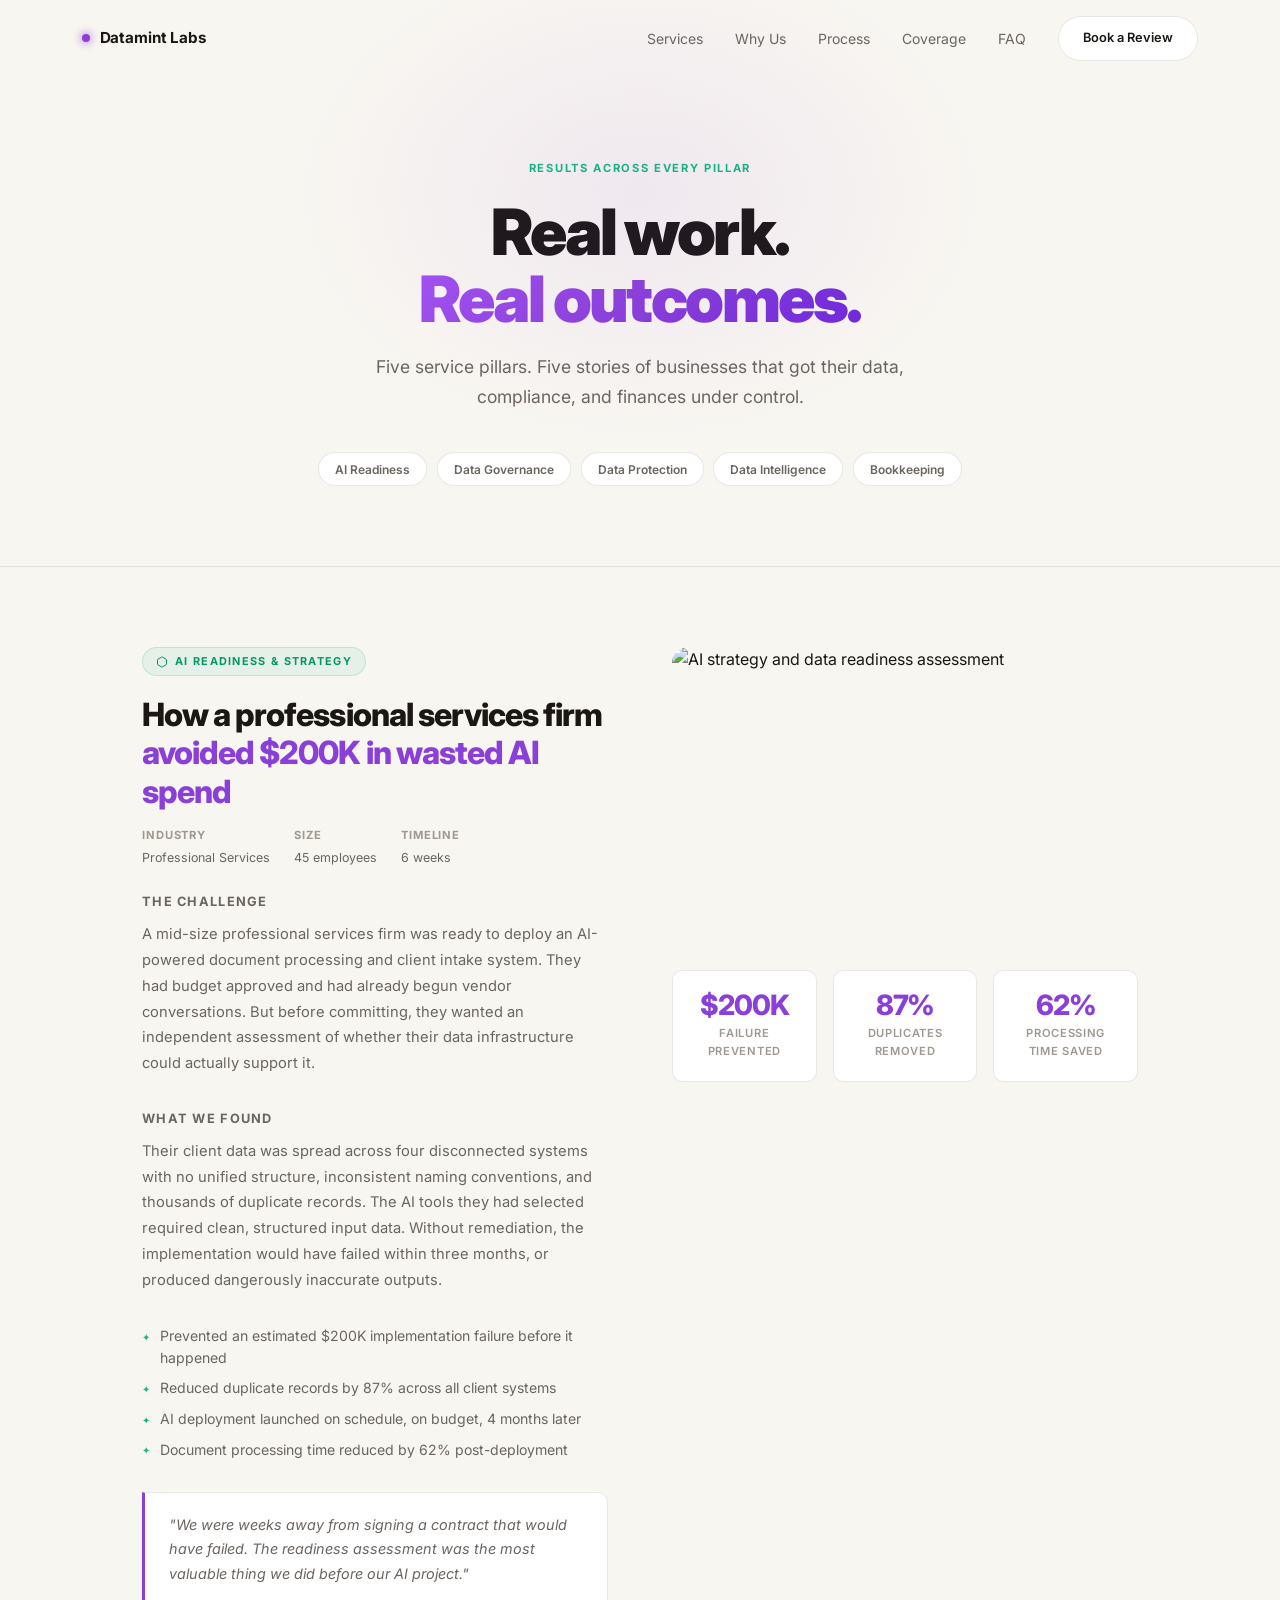
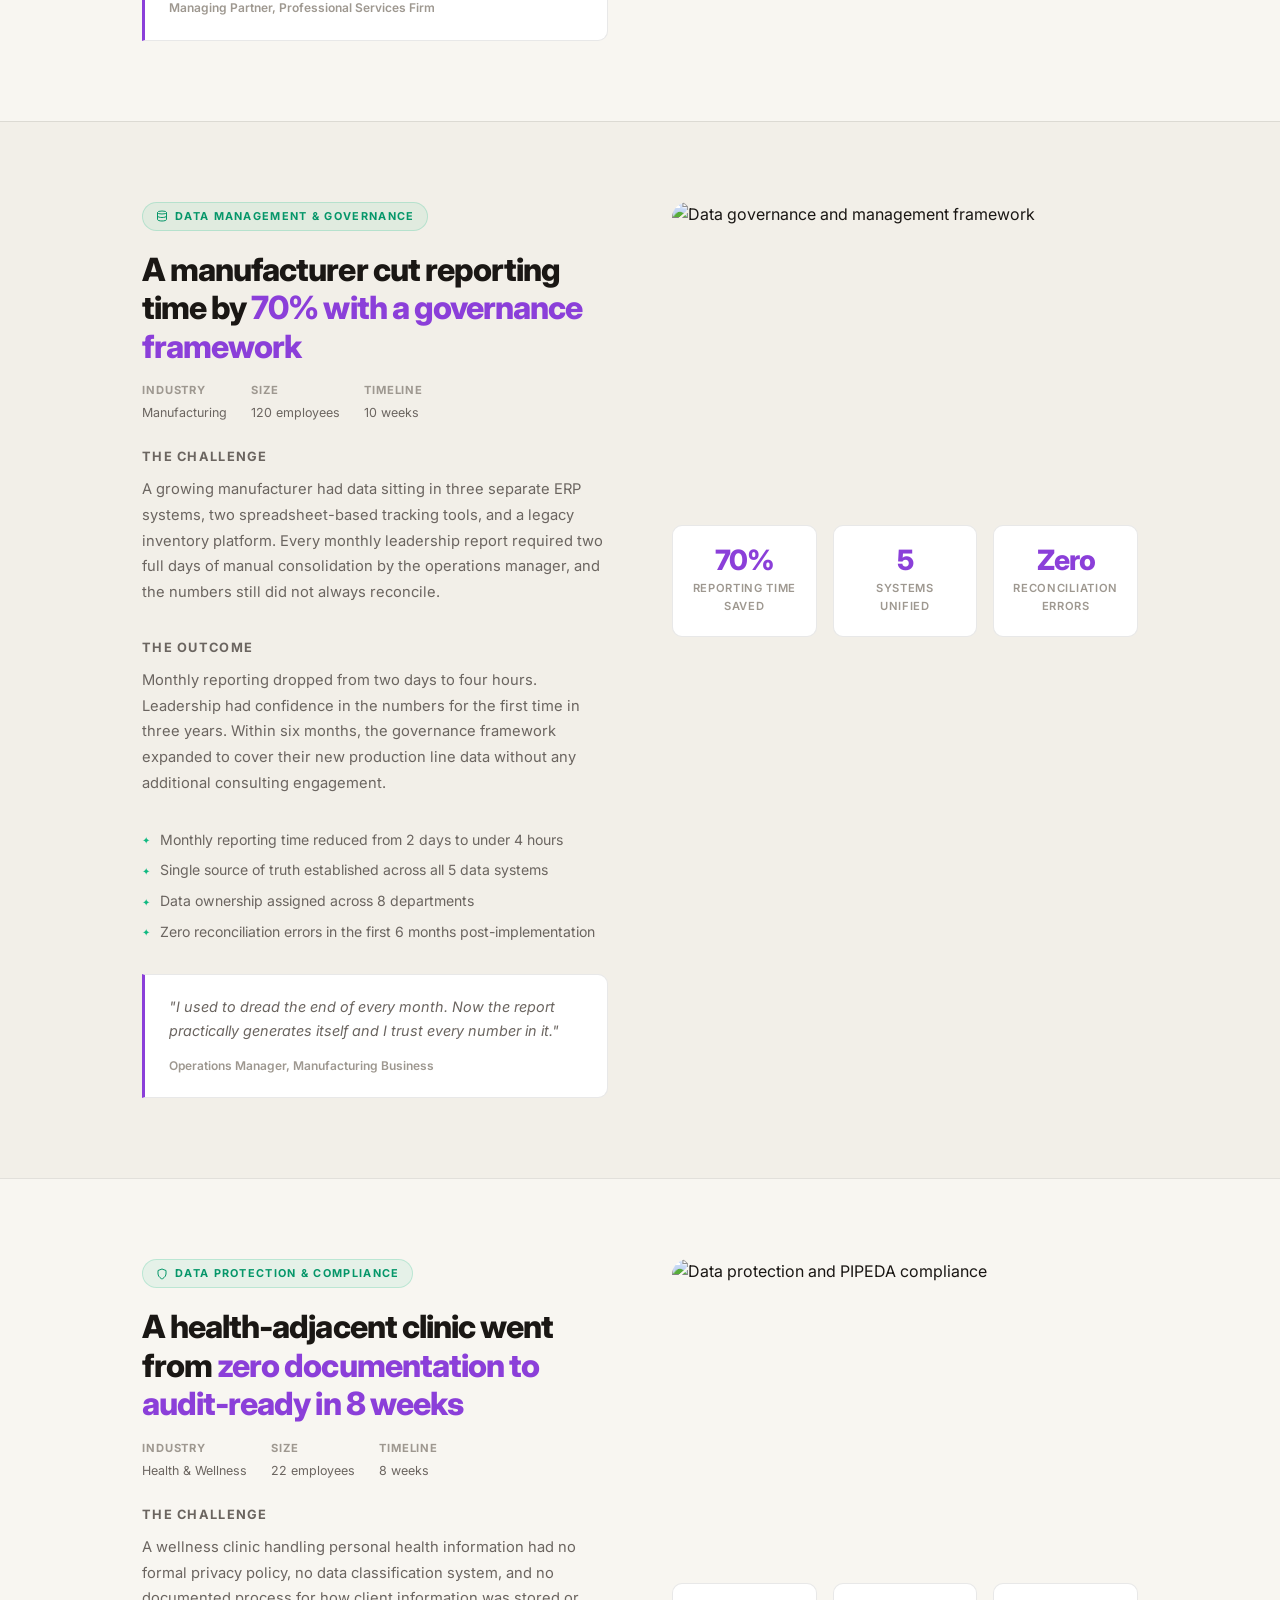
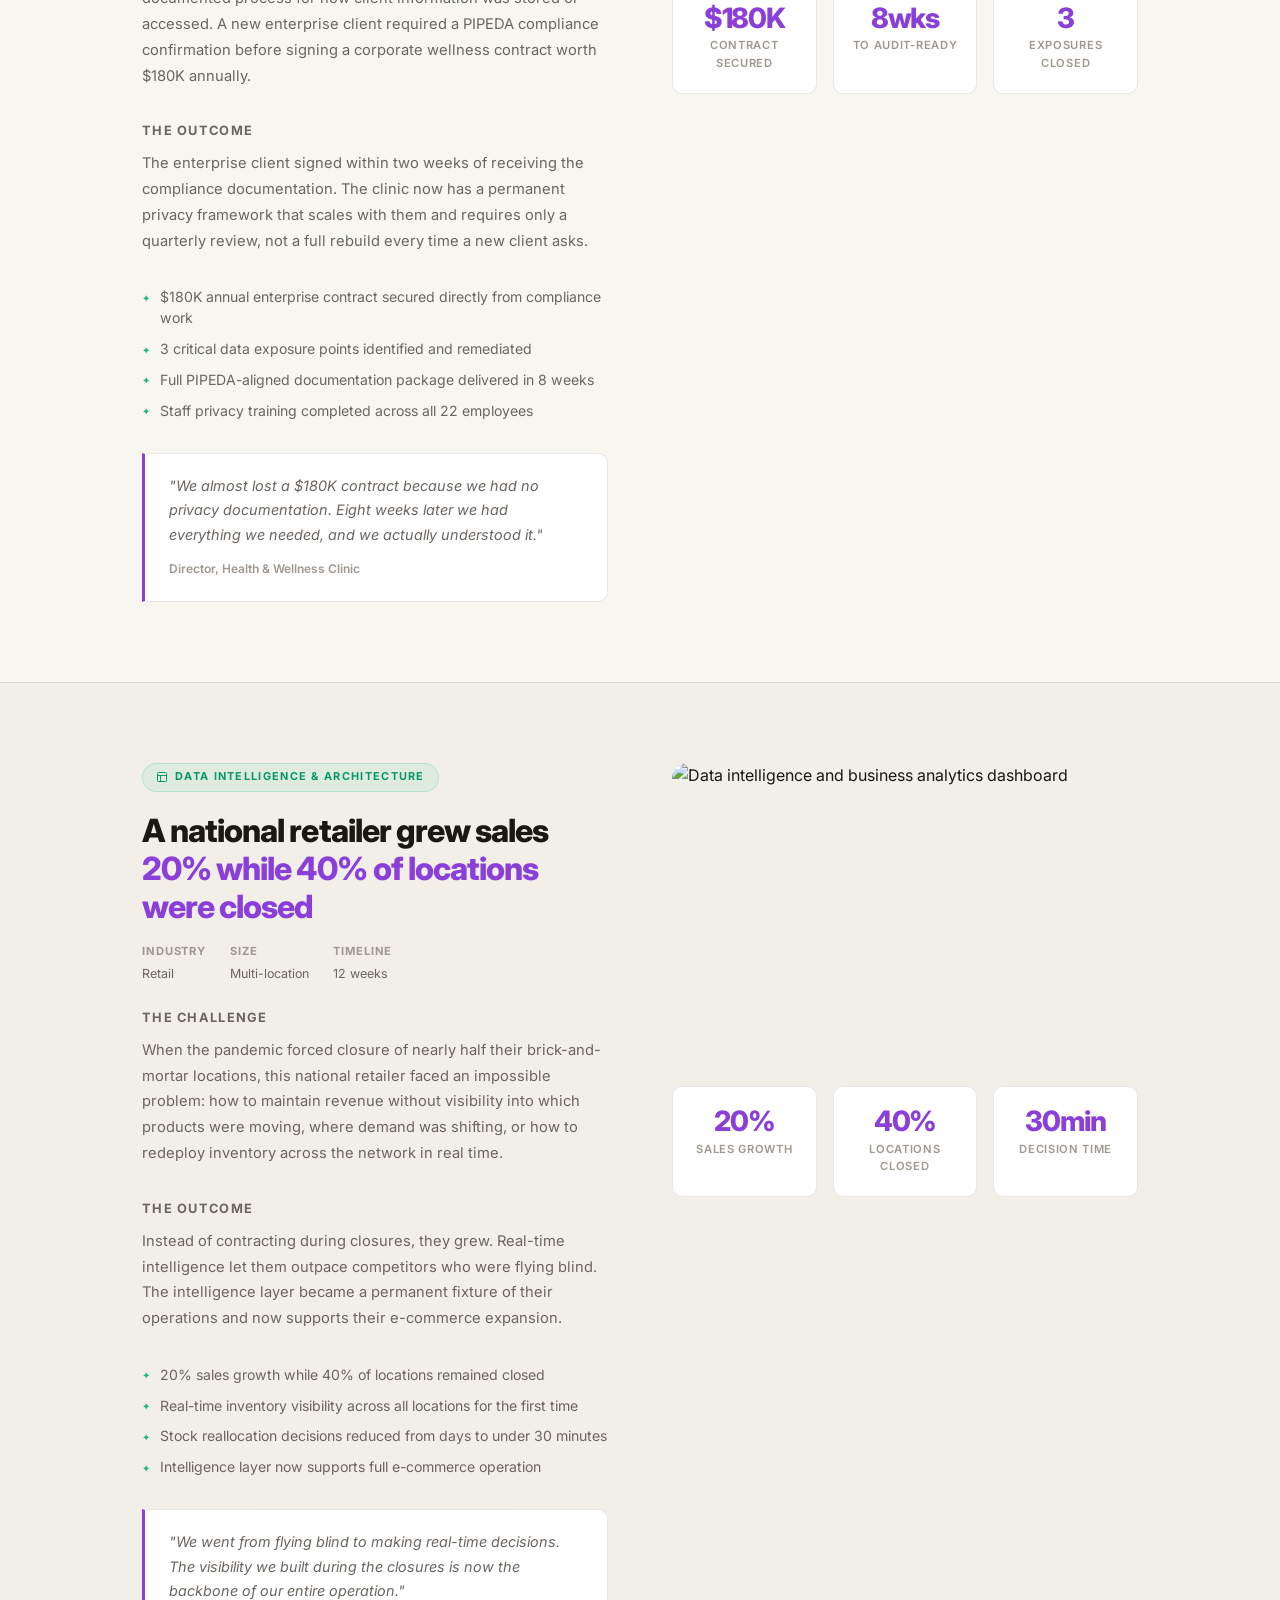
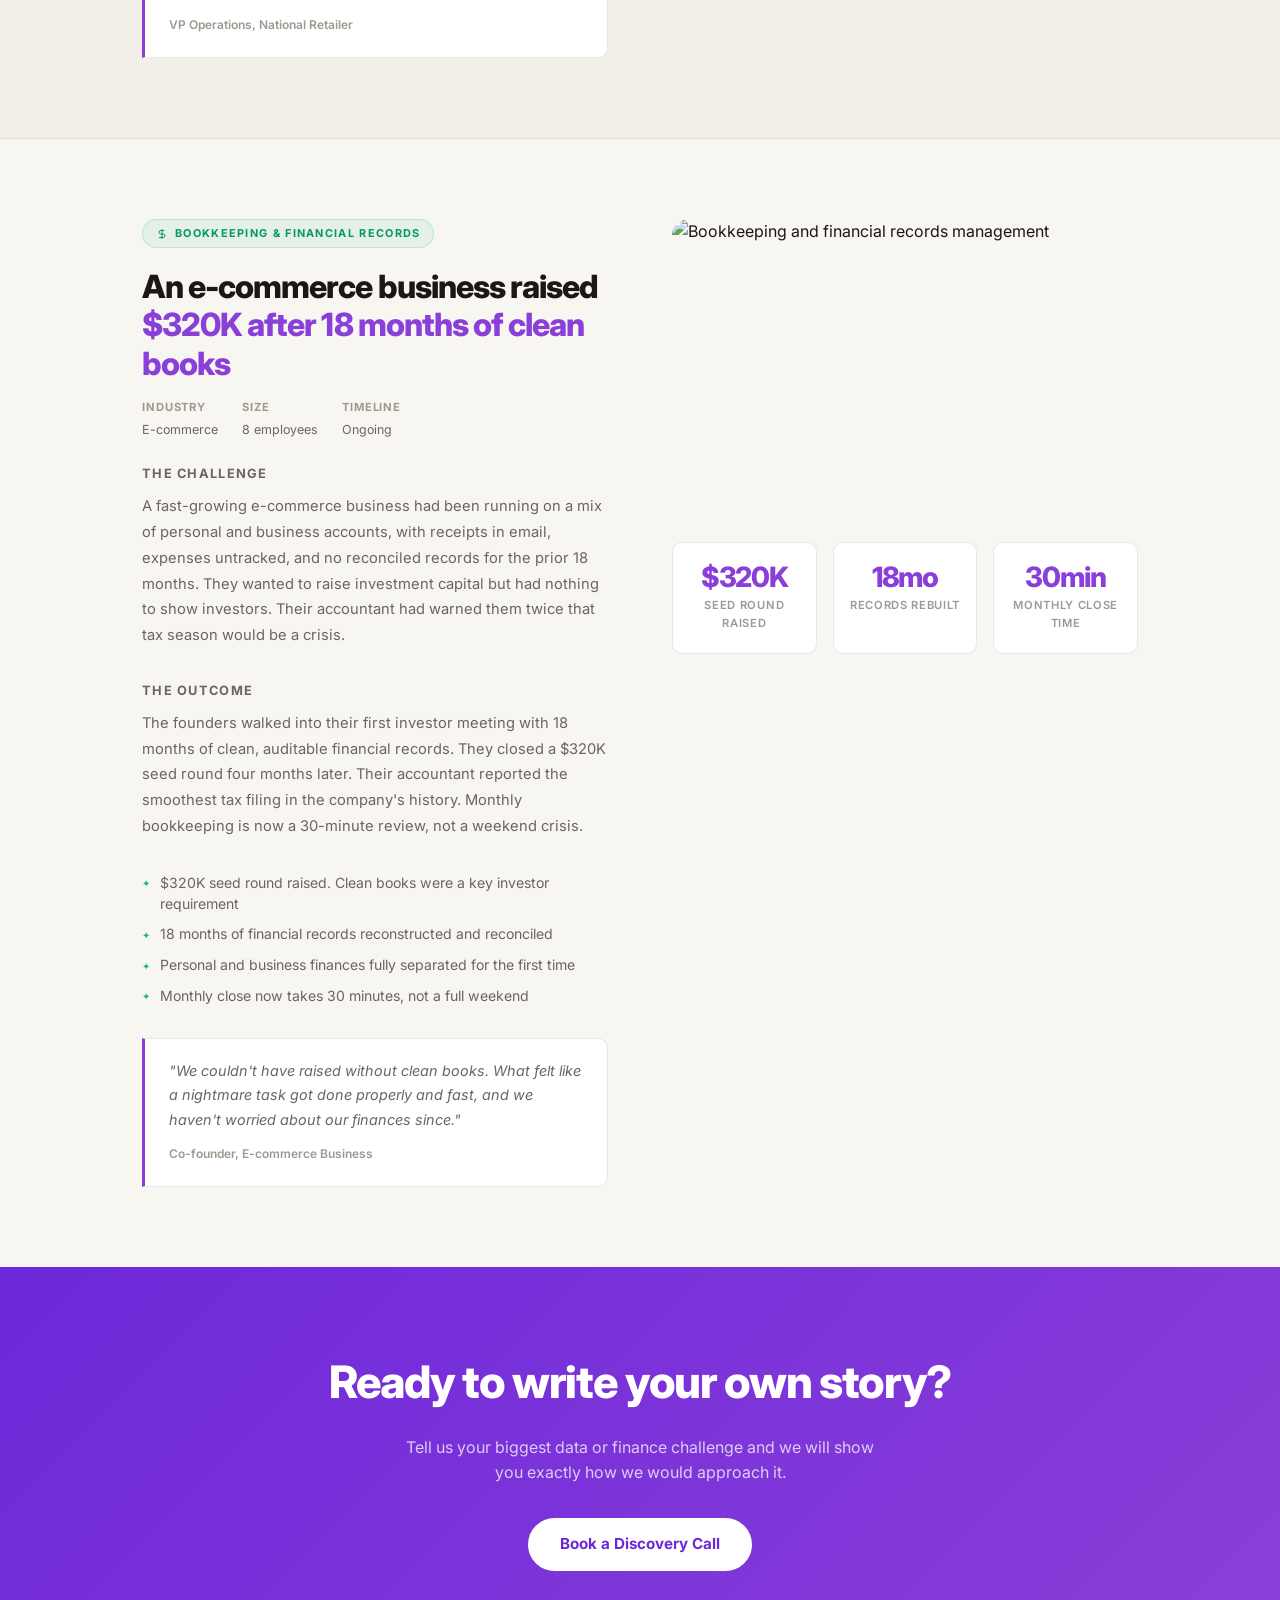
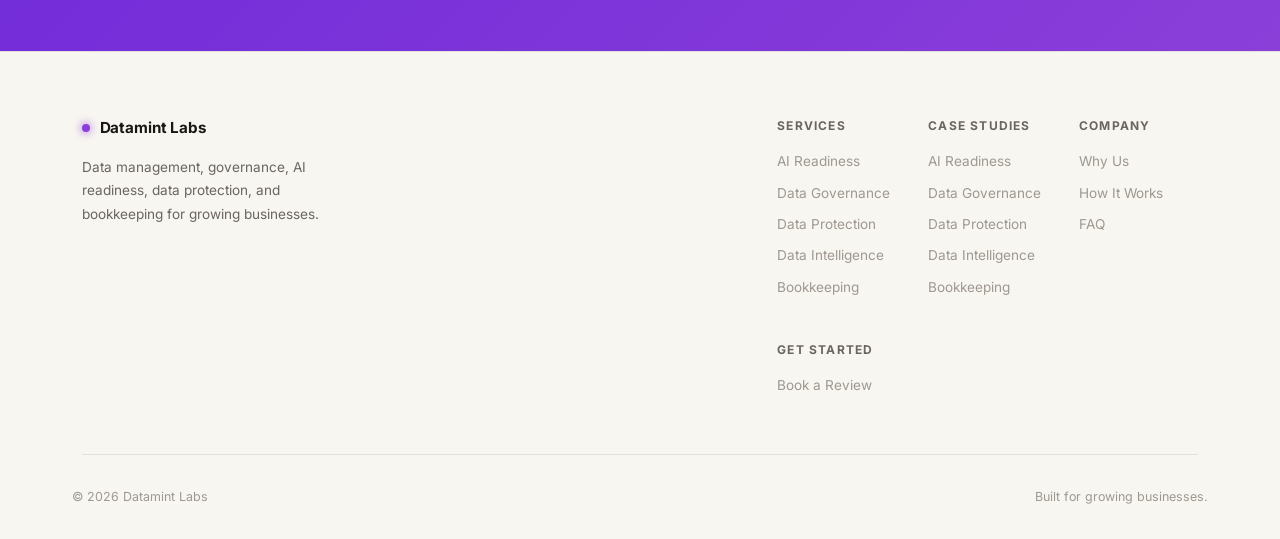
==== commit 73742053: "Remove What We Did sections and all em dashes from case-studies.html Co-Authored-By: Claude Sonnet 4" ====
--- a/case-studies.html
+++ b/case-studies.html
@@ -4,7 +4,7 @@
   <meta charset="UTF-8" />
   <meta name="viewport" content="width=device-width, initial-scale=1.0" />
   <title>Case Studies | Datamint Labs</title>
-  <meta name="description" content="Real-world results across all five Datamint Labs service pillars — AI readiness, data governance, data protection, data intelligence, and bookkeeping." />
+  <meta name="description" content="Real-world results across all five Datamint Labs service pillars: AI readiness, data governance, data protection, data intelligence, and bookkeeping." />
   <meta name="robots" content="index, follow" />
   <link rel="canonical" href="https://datamintlabs.ca/case-studies.html" />
   <link rel="preconnect" href="https://fonts.googleapis.com" />
@@ -335,11 +335,7 @@
         </div>
         <div class="cs-body-block">
           <h3>What We Found</h3>
-          <p>Their client data was spread across four disconnected systems with no unified structure, inconsistent naming conventions, and thousands of duplicate records. The AI tools they had selected required clean, structured input data. Without remediation, the implementation would have failed within three months — or produced dangerously inaccurate outputs.</p>
-        </div>
-        <div class="cs-body-block">
-          <h3>What We Did</h3>
-          <p>We delivered a full AI readiness assessment covering data quality scoring, architecture gaps, governance posture, and a phased remediation roadmap. We renegotiated their vendor timeline and helped them fix the foundation first — restructuring their core data layer over eight weeks before AI implementation began.</p>
+          <p>Their client data was spread across four disconnected systems with no unified structure, inconsistent naming conventions, and thousands of duplicate records. The AI tools they had selected required clean, structured input data. Without remediation, the implementation would have failed within three months, or produced dangerously inaccurate outputs.</p>
         </div>
         <ul class="cs-outcomes">
           <li>Prevented an estimated $200K implementation failure before it happened</li>
@@ -390,11 +386,7 @@
         </div>
         <div class="cs-body-block">
           <h3>The Challenge</h3>
-          <p>A growing manufacturer had data sitting in three separate ERP systems, two spreadsheet-based tracking tools, and a legacy inventory platform. Every monthly leadership report required two full days of manual consolidation by the operations manager — and the numbers still didn't always reconcile.</p>
-        </div>
-        <div class="cs-body-block">
-          <h3>What We Did</h3>
-          <p>We mapped every data source, defined data ownership for each domain, built a governance policy covering data quality standards, naming conventions, and update responsibilities. We then designed a unified data layer that pulled from all systems automatically, with a single approved version of truth for leadership reporting.</p>
+          <p>A growing manufacturer had data sitting in three separate ERP systems, two spreadsheet-based tracking tools, and a legacy inventory platform. Every monthly leadership report required two full days of manual consolidation by the operations manager, and the numbers still did not always reconcile.</p>
         </div>
         <div class="cs-body-block">
           <h3>The Outcome</h3>
@@ -452,12 +444,8 @@
           <p>A wellness clinic handling personal health information had no formal privacy policy, no data classification system, and no documented process for how client information was stored or accessed. A new enterprise client required a PIPEDA compliance confirmation before signing a corporate wellness contract worth $180K annually.</p>
         </div>
         <div class="cs-body-block">
-          <h3>What We Did</h3>
-          <p>We completed a full data protection audit, classified all data assets, identified and closed three critical exposure points, wrote their privacy policy from scratch, implemented access controls across their booking and records systems, and produced a compliance documentation package audit-ready for review.</p>
-        </div>
-        <div class="cs-body-block">
           <h3>The Outcome</h3>
-          <p>The enterprise client signed within two weeks of receiving the compliance documentation. The clinic now has a permanent privacy framework that scales with them and requires only a quarterly review — not a full rebuild every time a new client asks.</p>
+          <p>The enterprise client signed within two weeks of receiving the compliance documentation. The clinic now has a permanent privacy framework that scales with them and requires only a quarterly review, not a full rebuild every time a new client asks.</p>
         </div>
         <ul class="cs-outcomes">
           <li>$180K annual enterprise contract secured directly from compliance work</li>
@@ -466,7 +454,7 @@
           <li>Staff privacy training completed across all 22 employees</li>
         </ul>
         <div class="cs-quote">
-          <p>"We almost lost a $180K contract because we had no privacy documentation. Eight weeks later we had everything we needed — and we actually understood it."</p>
+          <p>"We almost lost a $180K contract because we had no privacy documentation. Eight weeks later we had everything we needed, and we actually understood it."</p>
           <cite>Director, Health & Wellness Clinic</cite>
         </div>
       </div>
@@ -509,10 +497,6 @@
         <div class="cs-body-block">
           <h3>The Challenge</h3>
           <p>When the pandemic forced closure of nearly half their brick-and-mortar locations, this national retailer faced an impossible problem: how to maintain revenue without visibility into which products were moving, where demand was shifting, or how to redeploy inventory across the network in real time.</p>
-        </div>
-        <div class="cs-body-block">
-          <h3>What We Did</h3>
-          <p>We designed and built a unified data intelligence layer that consolidated inventory, customer behaviour, and sales data from all locations into a single real-time dashboard. Leadership could see stock levels, demand signals, and fulfilment gaps in minutes — not days. This enabled dynamic stock reallocation across their network as demand shifted.</p>
         </div>
         <div class="cs-body-block">
           <h3>The Outcome</h3>
@@ -570,21 +554,17 @@
           <p>A fast-growing e-commerce business had been running on a mix of personal and business accounts, with receipts in email, expenses untracked, and no reconciled records for the prior 18 months. They wanted to raise investment capital but had nothing to show investors. Their accountant had warned them twice that tax season would be a crisis.</p>
         </div>
         <div class="cs-body-block">
-          <h3>What We Did</h3>
-          <p>We performed a full financial records reconstruction for the prior 18 months — categorising every transaction, reconciling every account, and separating personal from business expenses. We implemented a proper bookkeeping system with monthly close processes, expense policies, and automated reconciliation. From month one going forward, books were clean, current, and investor-presentation ready.</p>
-        </div>
-        <div class="cs-body-block">
           <h3>The Outcome</h3>
           <p>The founders walked into their first investor meeting with 18 months of clean, auditable financial records. They closed a $320K seed round four months later. Their accountant reported the smoothest tax filing in the company's history. Monthly bookkeeping is now a 30-minute review, not a weekend crisis.</p>
         </div>
         <ul class="cs-outcomes">
-          <li>$320K seed round raised — clean books were a key investor requirement</li>
+          <li>$320K seed round raised. Clean books were a key investor requirement</li>
           <li>18 months of financial records reconstructed and reconciled</li>
           <li>Personal and business finances fully separated for the first time</li>
           <li>Monthly close now takes 30 minutes, not a full weekend</li>
         </ul>
         <div class="cs-quote">
-          <p>"We couldn't have raised without clean books. What felt like a nightmare task got done properly and fast — and we haven't worried about our finances since."</p>
+          <p>"We couldn't have raised without clean books. What felt like a nightmare task got done properly and fast, and we haven't worried about our finances since."</p>
           <cite>Co-founder, E-commerce Business</cite>
         </div>
       </div>
--- a/styles.css
+++ b/styles.css
@@ -1060,197 +1060,46 @@
   color: var(--text-dim);
 }
 
-/* ===== CASE STUDIES ===== */
-.case-featured {
-  display: grid;
-  grid-template-columns: 1fr 1fr;
-  gap: 3.5rem;
-  align-items: center;
-  margin-bottom: 2.5rem;
+/* ===== CASE STUDIES BANNER ===== */
+.case-studies-banner {
+  display: flex;
+  flex-direction: column;
+  align-items: center;
+  text-align: center;
   background: var(--surface);
   border: 1px solid var(--border);
   border-radius: var(--radius);
-  overflow: hidden;
-  box-shadow: 0 4px 24px rgba(0,0,0,0.06);
-}
-.case-image-wrap {
-  position: relative;
-  height: 100%;
-  min-height: 380px;
-}
-.case-img {
-  width: 100%;
-  height: 100%;
-  object-fit: cover;
-  display: block;
-}
-.case-img-badge {
-  position: absolute;
-  top: 1.25rem;
-  left: 1.25rem;
-  background: rgba(139,63,217,0.9);
-  color: #fff;
-  font-size: 0.7rem;
-  font-weight: 700;
-  letter-spacing: 0.08em;
-  text-transform: uppercase;
-  padding: 0.35rem 0.9rem;
-  border-radius: 100px;
-  backdrop-filter: blur(8px);
-}
-.case-content {
-  padding: 2.5rem 2.5rem 2.5rem 0;
-}
-.case-meta-row {
-  display: flex;
-  align-items: center;
-  gap: 1rem;
-  margin-bottom: 1rem;
-}
-.case-sector {
-  font-size: 0.7rem;
-  font-weight: 700;
-  letter-spacing: 0.1em;
-  text-transform: uppercase;
-  color: var(--purple);
-}
-.case-flag { font-size: 0.85rem; }
-.case-title {
-  font-size: 1.35rem;
-  font-weight: 800;
-  line-height: 1.25;
-  letter-spacing: -0.02em;
-  margin-bottom: 1rem;
-}
-.case-body {
-  font-size: 0.9rem;
-  color: var(--text-muted);
-  line-height: 1.75;
-  margin-bottom: 1.75rem;
-}
-.case-results-row {
-  display: flex;
-  gap: 2rem;
-  padding: 1.5rem 0;
-  border-top: 1px solid var(--border);
-  border-bottom: 1px solid var(--border);
-  margin-bottom: 1rem;
-}
-.case-stat-num {
-  display: block;
-  font-size: 1.6rem;
-  font-weight: 800;
-  letter-spacing: -0.03em;
-  background: linear-gradient(135deg, var(--purple-light), var(--purple));
-  -webkit-background-clip: text;
-  -webkit-text-fill-color: transparent;
-  background-clip: text;
-}
-.case-stat-label {
-  display: block;
-  font-size: 0.72rem;
-  color: var(--text-muted);
-  margin-top: 0.2rem;
-  line-height: 1.4;
-}
-.case-source {
-  font-size: 0.72rem;
-  color: var(--text-dim);
-  font-style: italic;
-}
-.cases-secondary {
-  display: grid;
-  grid-template-columns: 1.6fr 1fr;
+  padding: 3.5rem 2.5rem;
+  box-shadow: 0 4px 24px rgba(0,0,0,0.05);
   gap: 1.5rem;
 }
-.case-card {
-  background: var(--surface);
-  border: 1px solid var(--border);
-  border-radius: var(--radius);
-  overflow: hidden;
-  box-shadow: 0 4px 24px rgba(0,0,0,0.05);
-  transition: transform 0.3s, box-shadow 0.3s;
-}
-.case-card:hover {
-  transform: translateY(-4px);
-  box-shadow: 0 12px 40px rgba(0,0,0,0.1);
-}
-.case-card-img-wrap {
-  height: 200px;
-  overflow: hidden;
-}
-.case-card-img-wrap img {
-  width: 100%;
-  height: 100%;
-  object-fit: cover;
-  display: block;
-  transition: transform 0.4s ease;
-}
-.case-card:hover .case-card-img-wrap img { transform: scale(1.04); }
-.case-card-body {
-  padding: 1.75rem;
-}
-.case-card-body h4 {
-  font-size: 1rem;
-  font-weight: 700;
-  line-height: 1.35;
-  letter-spacing: -0.02em;
-  margin: 0.5rem 0 0.75rem;
-}
-.case-card-body p {
-  font-size: 0.85rem;
-  color: var(--text-muted);
-  line-height: 1.75;
-  margin-bottom: 1.25rem;
-}
-.case-card-results {
+.csb-pillars {
   display: flex;
   flex-wrap: wrap;
-  gap: 0.5rem;
-  margin-bottom: 1rem;
-}
-.case-pill {
-  font-size: 0.72rem;
+  gap: 0.6rem;
+  justify-content: center;
+}
+.csb-pill {
+  font-size: 0.75rem;
   font-weight: 600;
   color: var(--emerald-dark);
   background: rgba(16,185,129,0.08);
   border: 1px solid rgba(16,185,129,0.2);
-  padding: 0.25rem 0.75rem;
+  padding: 0.35rem 0.9rem;
   border-radius: 100px;
 }
-.case-card-cta {
-  background: linear-gradient(145deg, rgba(139,63,217,0.07) 0%, var(--surface) 60%);
-  border-color: rgba(139,63,217,0.2);
-  display: flex;
-  align-items: center;
-  justify-content: center;
-}
-.case-card-cta-inner {
-  padding: 2rem;
-  text-align: center;
-}
-.case-cta-icon {
-  width: 60px;
-  height: 60px;
-  background: rgba(139,63,217,0.1);
-  border: 1px solid rgba(139,63,217,0.2);
-  border-radius: 50%;
-  display: flex;
-  align-items: center;
-  justify-content: center;
-  color: var(--purple);
-  margin: 0 auto 1.25rem;
-}
-.case-card-cta-inner h4 {
-  font-size: 1.05rem;
-  font-weight: 700;
-  margin-bottom: 0.75rem;
-  letter-spacing: -0.02em;
-}
-.case-card-cta-inner p {
-  font-size: 0.85rem;
-  color: var(--text-muted);
-  line-height: 1.7;
+.csb-desc {
+  font-size: 1rem;
+  color: var(--text-muted);
+  line-height: 1.75;
+  max-width: 560px;
+  margin: 0;
+}
+.csb-btn {
+  display: inline-flex;
+  align-items: center;
+  gap: 0.3rem;
+  margin-top: 0.5rem;
 }
 
 /* ===== ABOUT ENTITY (SEO semantic block) ===== */
@@ -1295,10 +1144,6 @@
   .coverage-grid { grid-template-columns: 1fr 1fr; }
   .footer-inner { grid-template-columns: 1fr; gap: 2rem; }
   .footer-links { grid-template-columns: repeat(3, 1fr); }
-  .case-featured { grid-template-columns: 1fr; }
-  .case-image-wrap { min-height: 280px; }
-  .case-content { padding: 2rem; }
-  .cases-secondary { grid-template-columns: 1fr; }
   .testimonials-grid { grid-template-columns: 1fr; }
 }
 
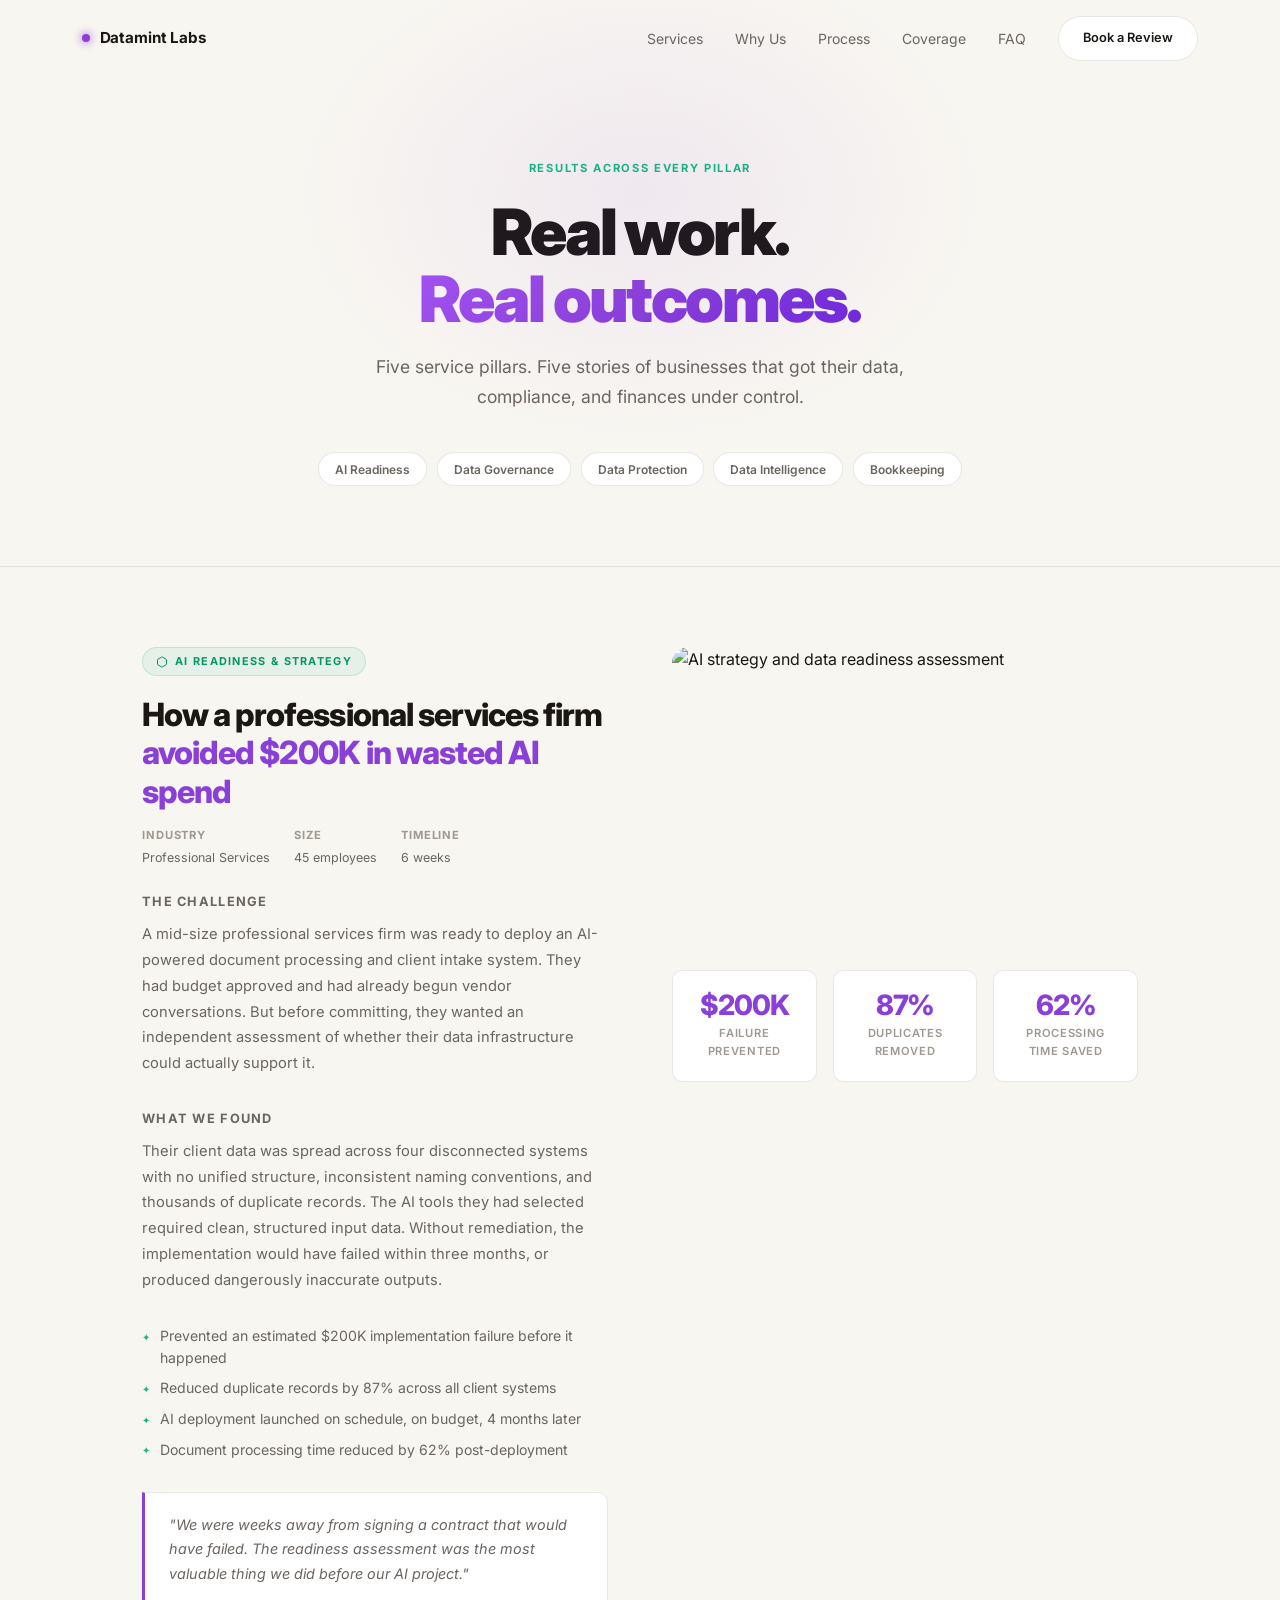
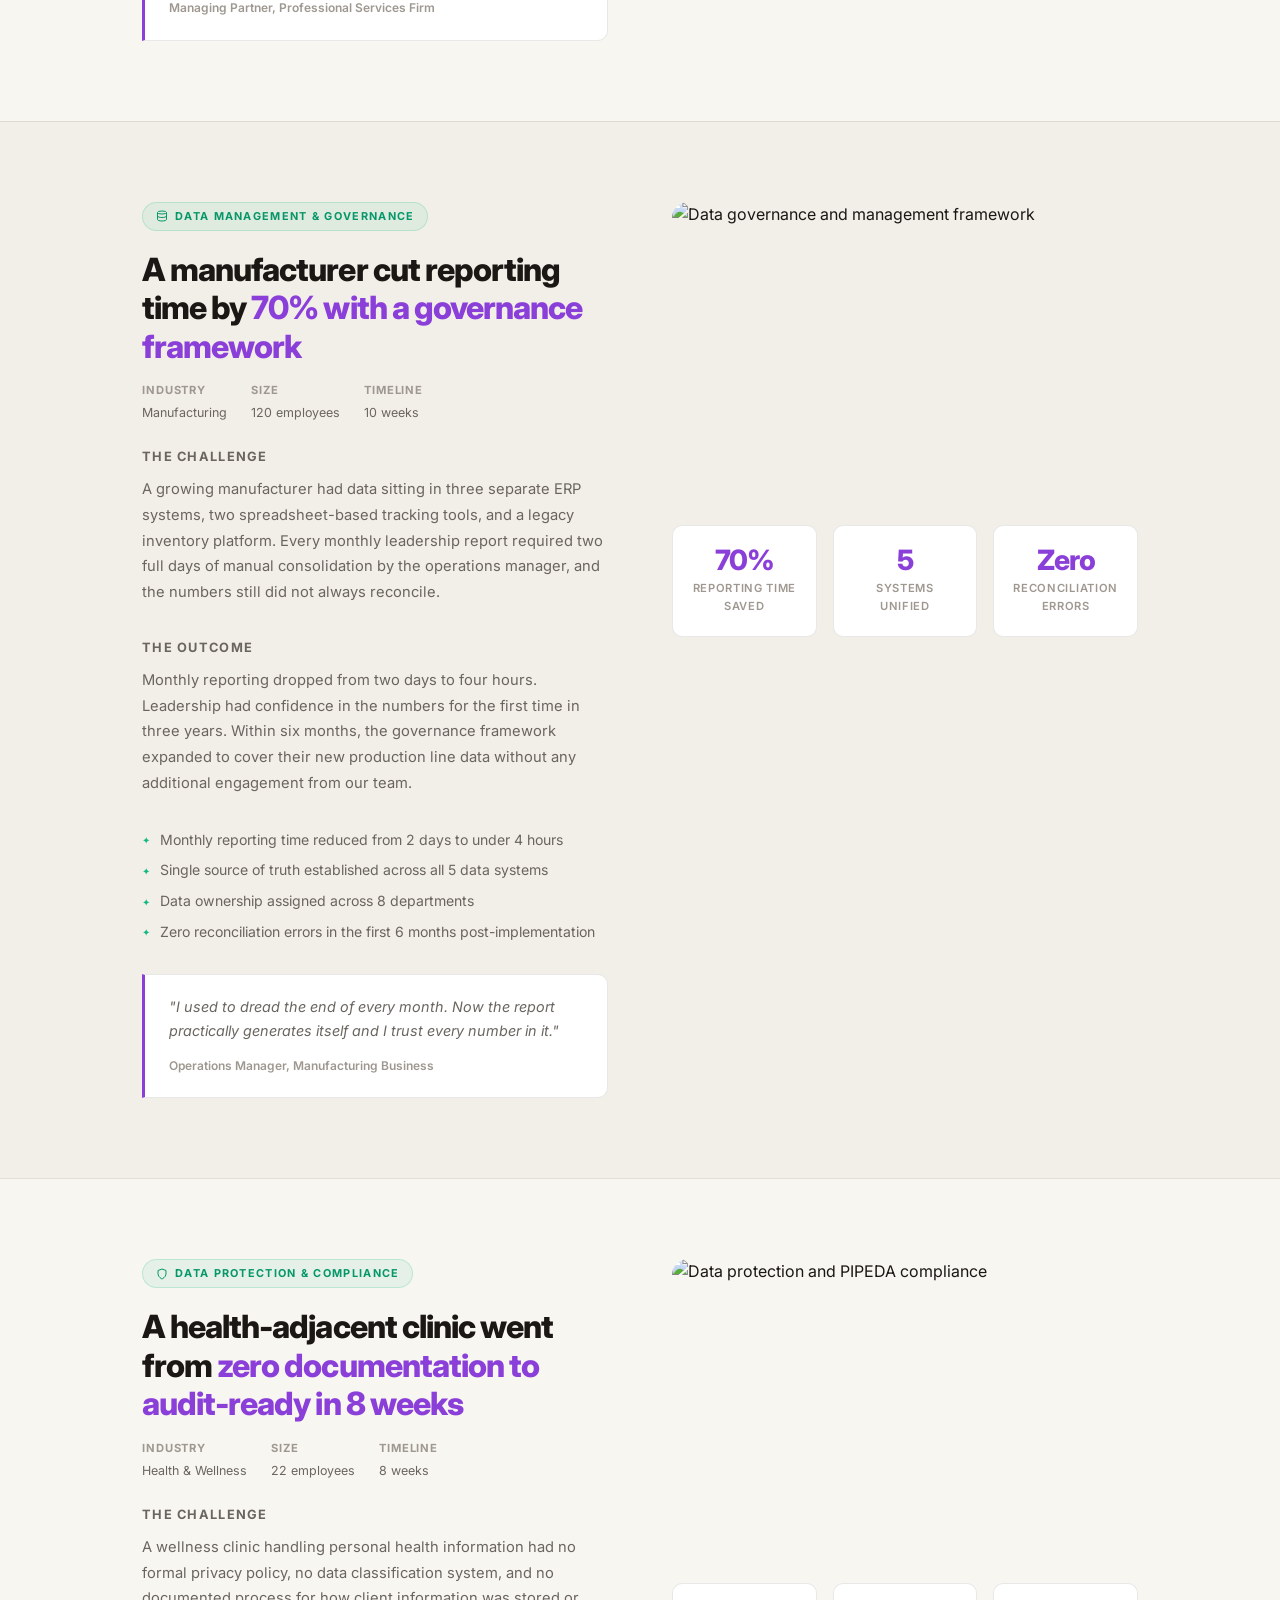
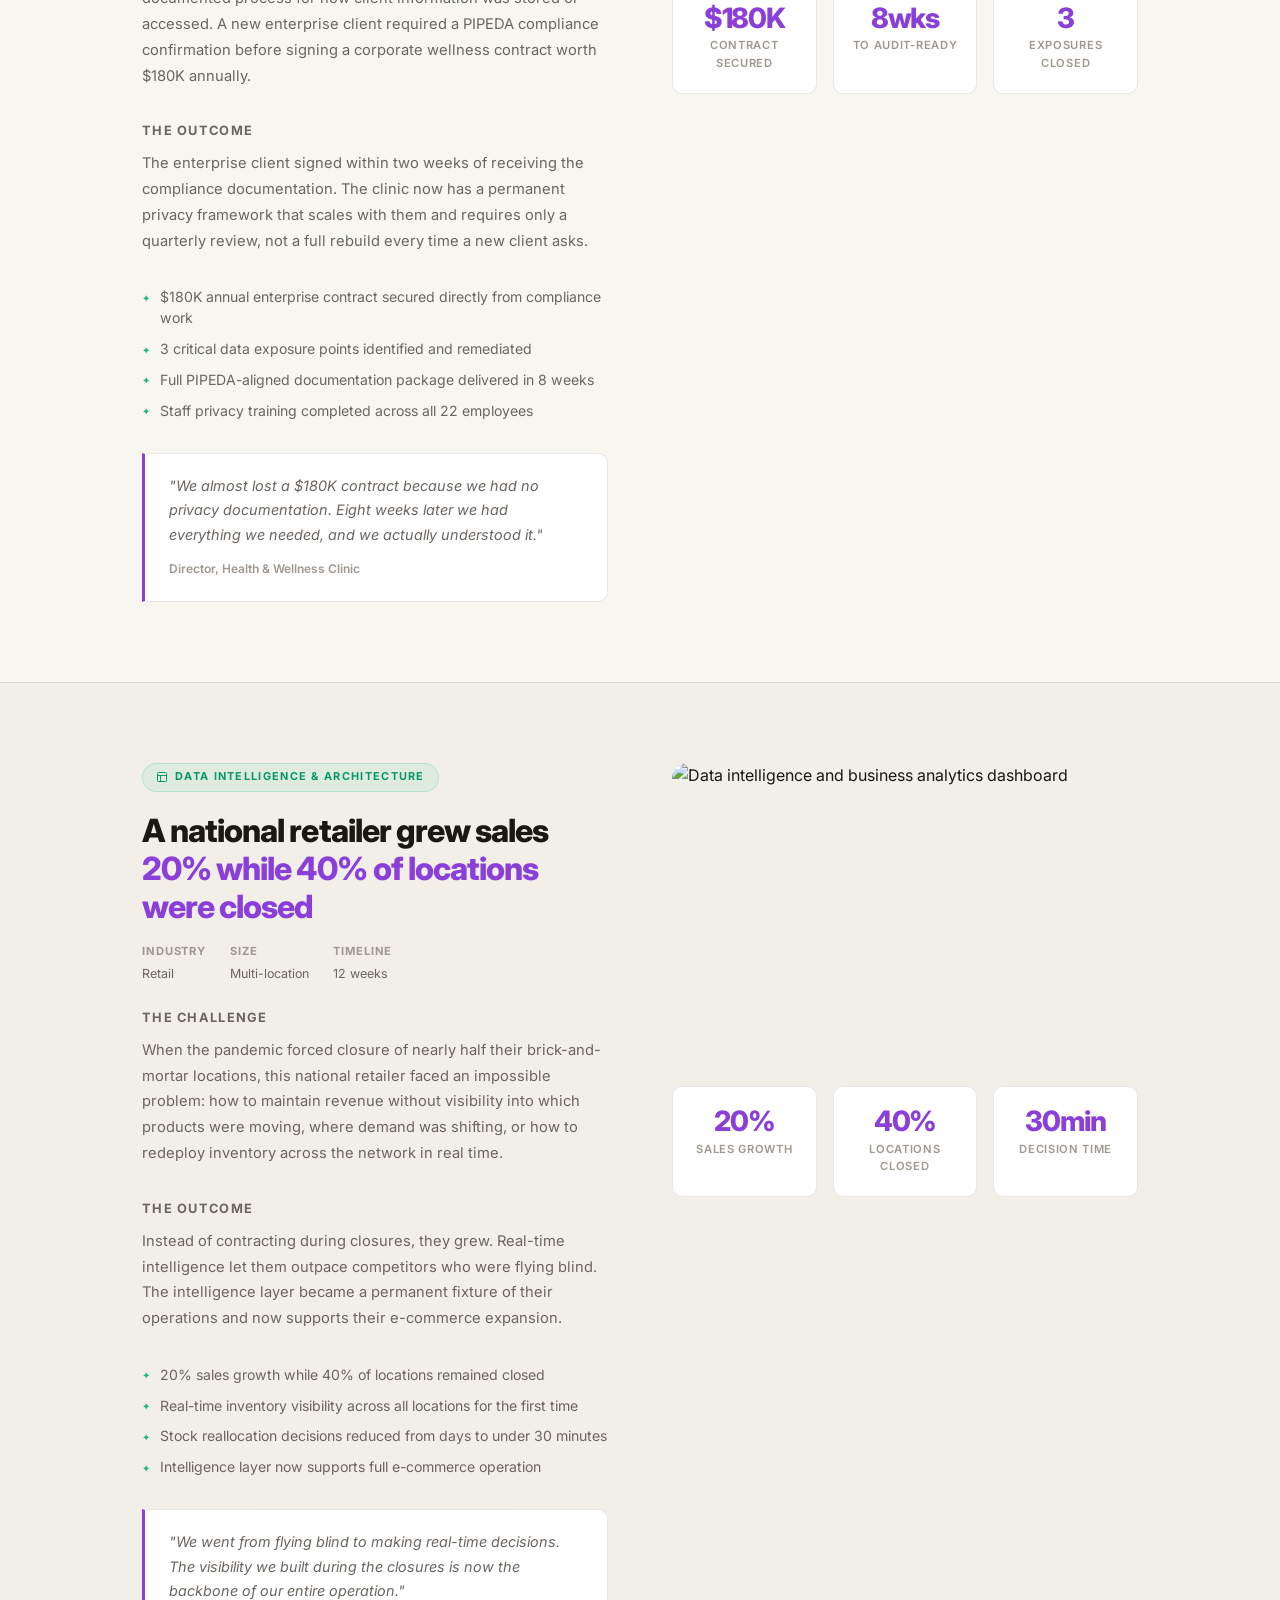
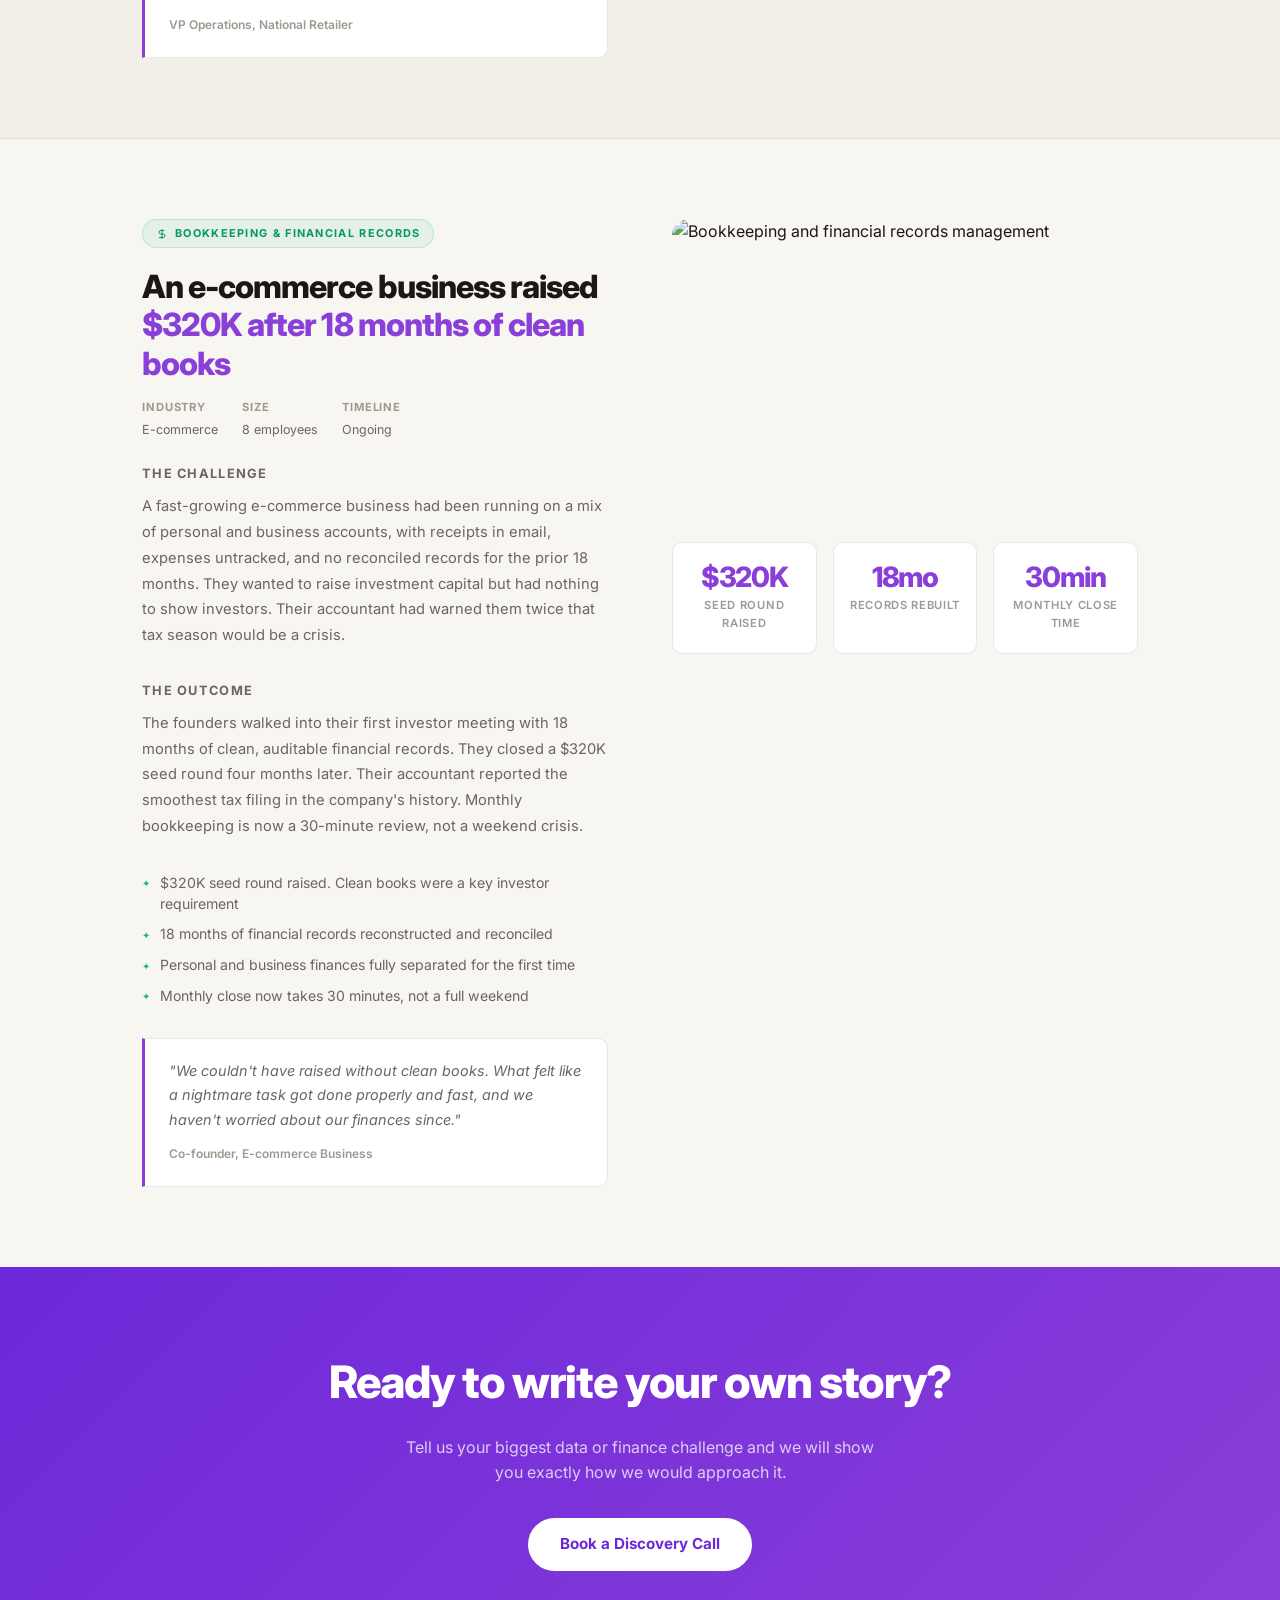
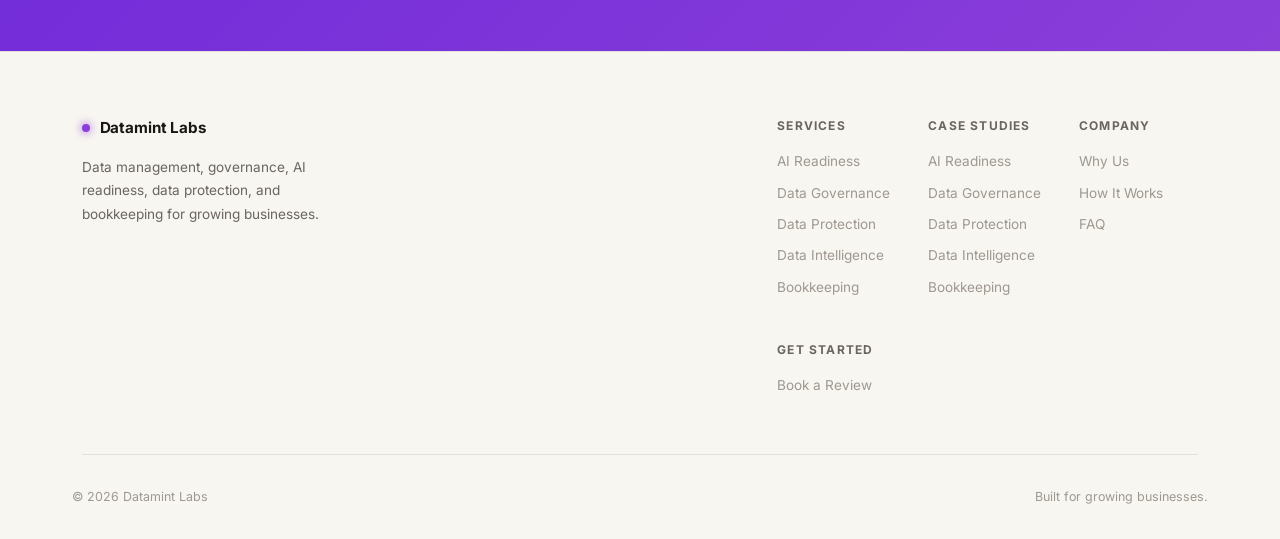
==== commit ef1ed2c3: "Remove all instances of consultant/consulting site-wide - consultant/consultants replaced with team/" ====
--- a/case-studies.html
+++ b/case-studies.html
@@ -390,7 +390,7 @@
         </div>
         <div class="cs-body-block">
           <h3>The Outcome</h3>
-          <p>Monthly reporting dropped from two days to four hours. Leadership had confidence in the numbers for the first time in three years. Within six months, the governance framework expanded to cover their new production line data without any additional consulting engagement.</p>
+          <p>Monthly reporting dropped from two days to four hours. Leadership had confidence in the numbers for the first time in three years. Within six months, the governance framework expanded to cover their new production line data without any additional engagement from our team.</p>
         </div>
         <ul class="cs-outcomes">
           <li>Monthly reporting time reduced from 2 days to under 4 hours</li>
--- a/styles.css
+++ b/styles.css
@@ -428,24 +428,39 @@
   border-top: 1px solid var(--border);
   border-bottom: 1px solid var(--border);
   background: var(--surface);
-  padding: 1rem 0;
+  padding: 1.1rem 0;
+  -webkit-mask-image: linear-gradient(to right, transparent 0%, black 8%, black 92%, transparent 100%);
+  mask-image: linear-gradient(to right, transparent 0%, black 8%, black 92%, transparent 100%);
 }
 .marquee-track {
   display: flex;
-  gap: 2rem;
+  align-items: center;
+  gap: 0;
+  width: max-content;
+  animation: marquee 40s linear infinite;
+}
+.marquee-wrap:hover .marquee-track {
+  animation-play-state: paused;
+}
+.tech-item {
+  display: flex;
+  align-items: center;
+  gap: 0.55rem;
+  padding: 0.45rem 1.4rem;
+  border-right: 1px solid var(--border);
   white-space: nowrap;
-  animation: marquee 30s linear infinite;
-  width: max-content;
-}
-.marquee-track span {
-  font-size: 0.8rem;
+}
+.tech-item img {
+  width: 22px;
+  height: 22px;
+  object-fit: contain;
+  flex-shrink: 0;
+}
+.tech-item span {
+  font-size: 0.78rem;
   font-weight: 600;
-  letter-spacing: 0.08em;
-  text-transform: uppercase;
-  color: var(--text-muted);
-}
-.marquee-track .dot {
-  color: var(--purple);
+  color: var(--text-muted);
+  letter-spacing: 0.02em;
 }
 @keyframes marquee {
   from { transform: translateX(0); }
@@ -493,8 +508,9 @@
   box-shadow: 0 16px 50px rgba(0,0,0,0.1);
 }
 .card-featured {
-  border-color: rgba(139,63,217,0.25);
-  background: linear-gradient(135deg, rgba(139,63,217,0.06) 0%, var(--surface) 60%);
+  border-color: rgba(139,63,217,0.22);
+  background: linear-gradient(145deg, rgba(139,63,217,0.07) 0%, rgba(16,185,129,0.03) 50%, var(--surface) 100%);
+  box-shadow: 0 4px 24px rgba(139,63,217,0.07);
 }
 .card-full {
   grid-column: span 2;
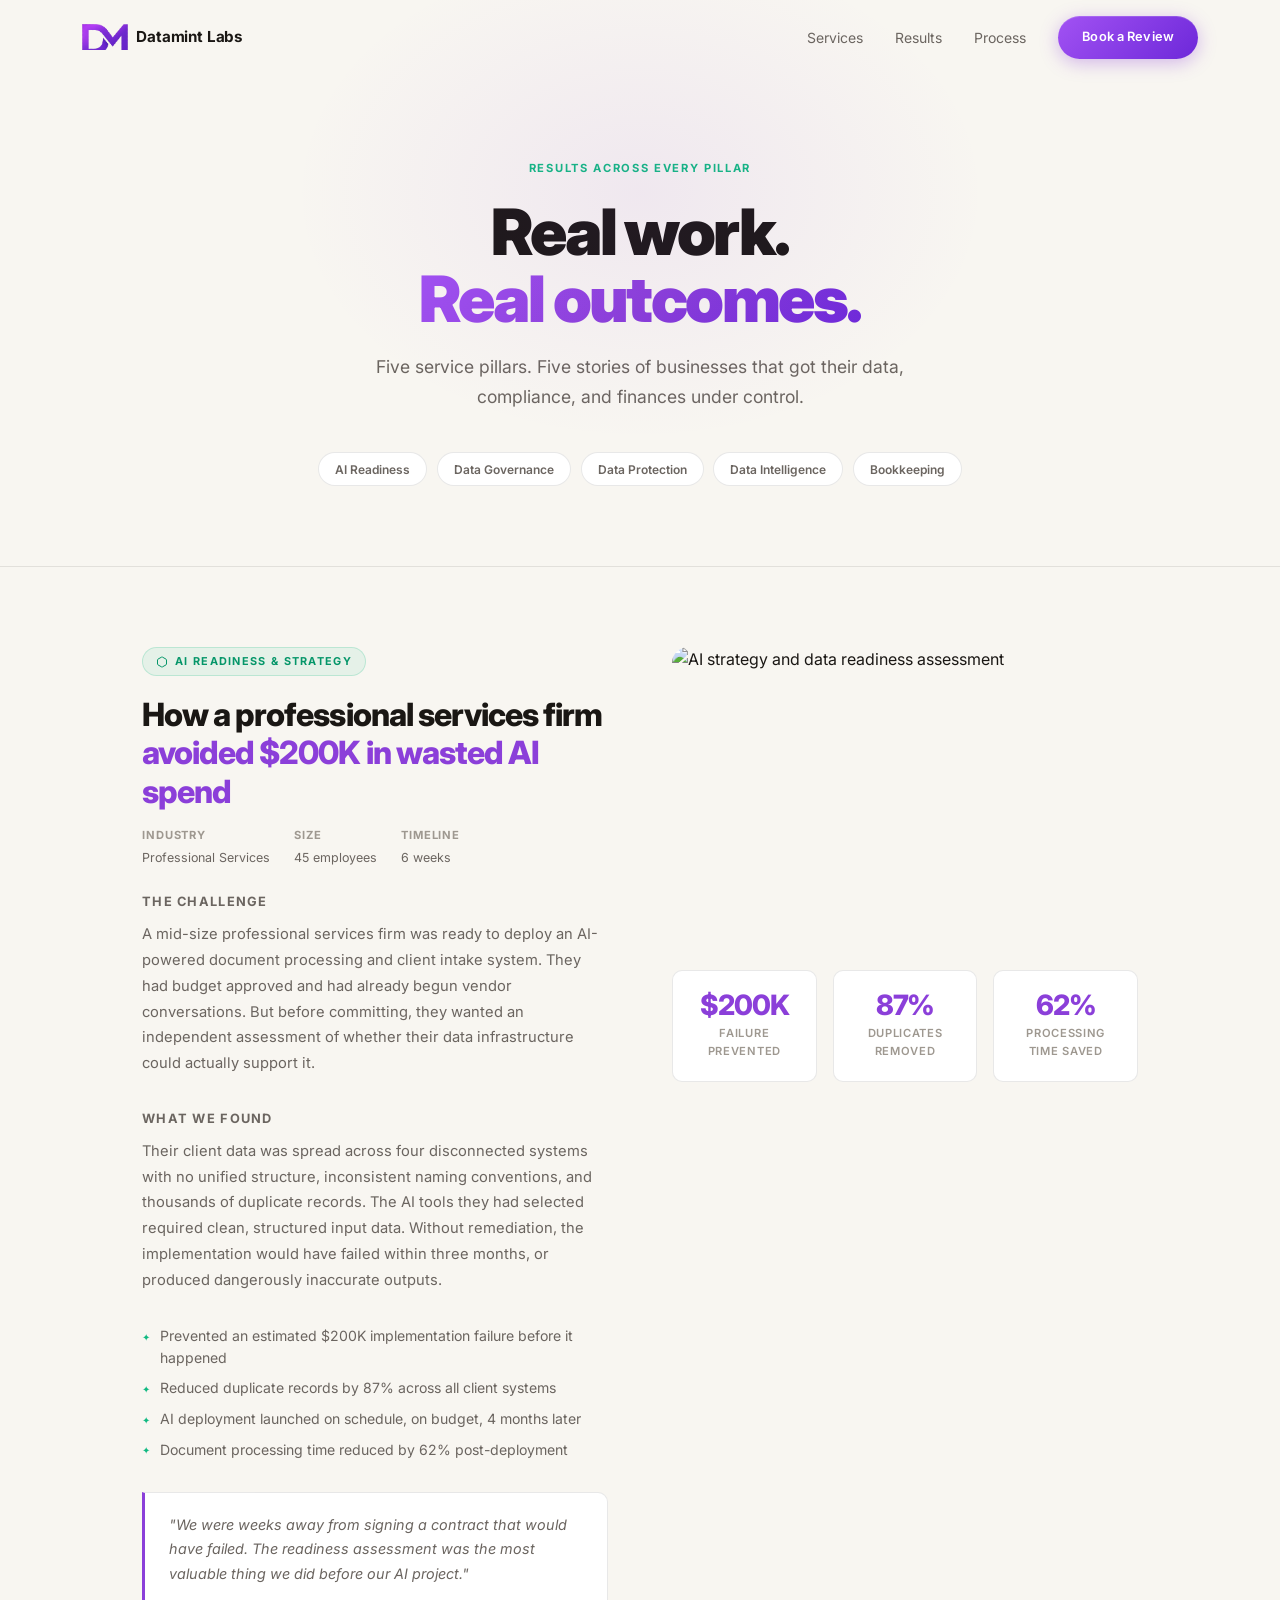
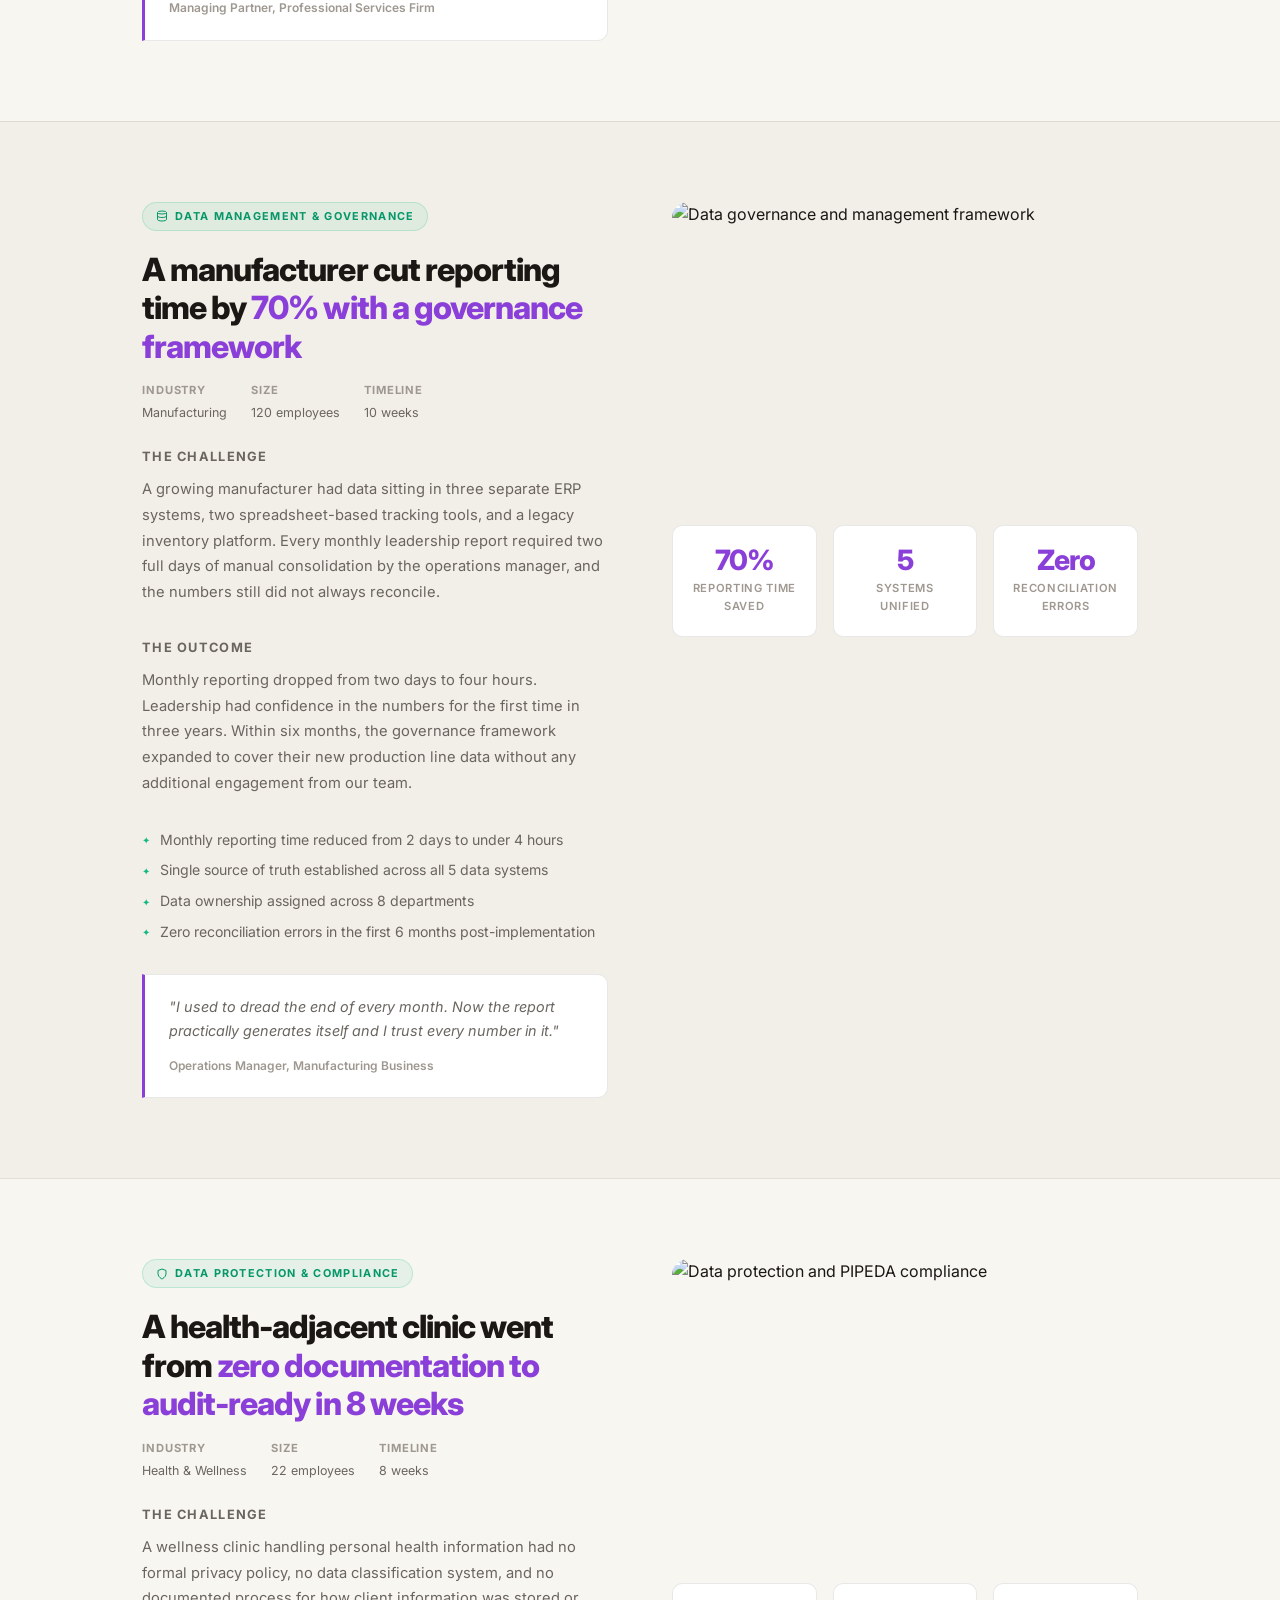
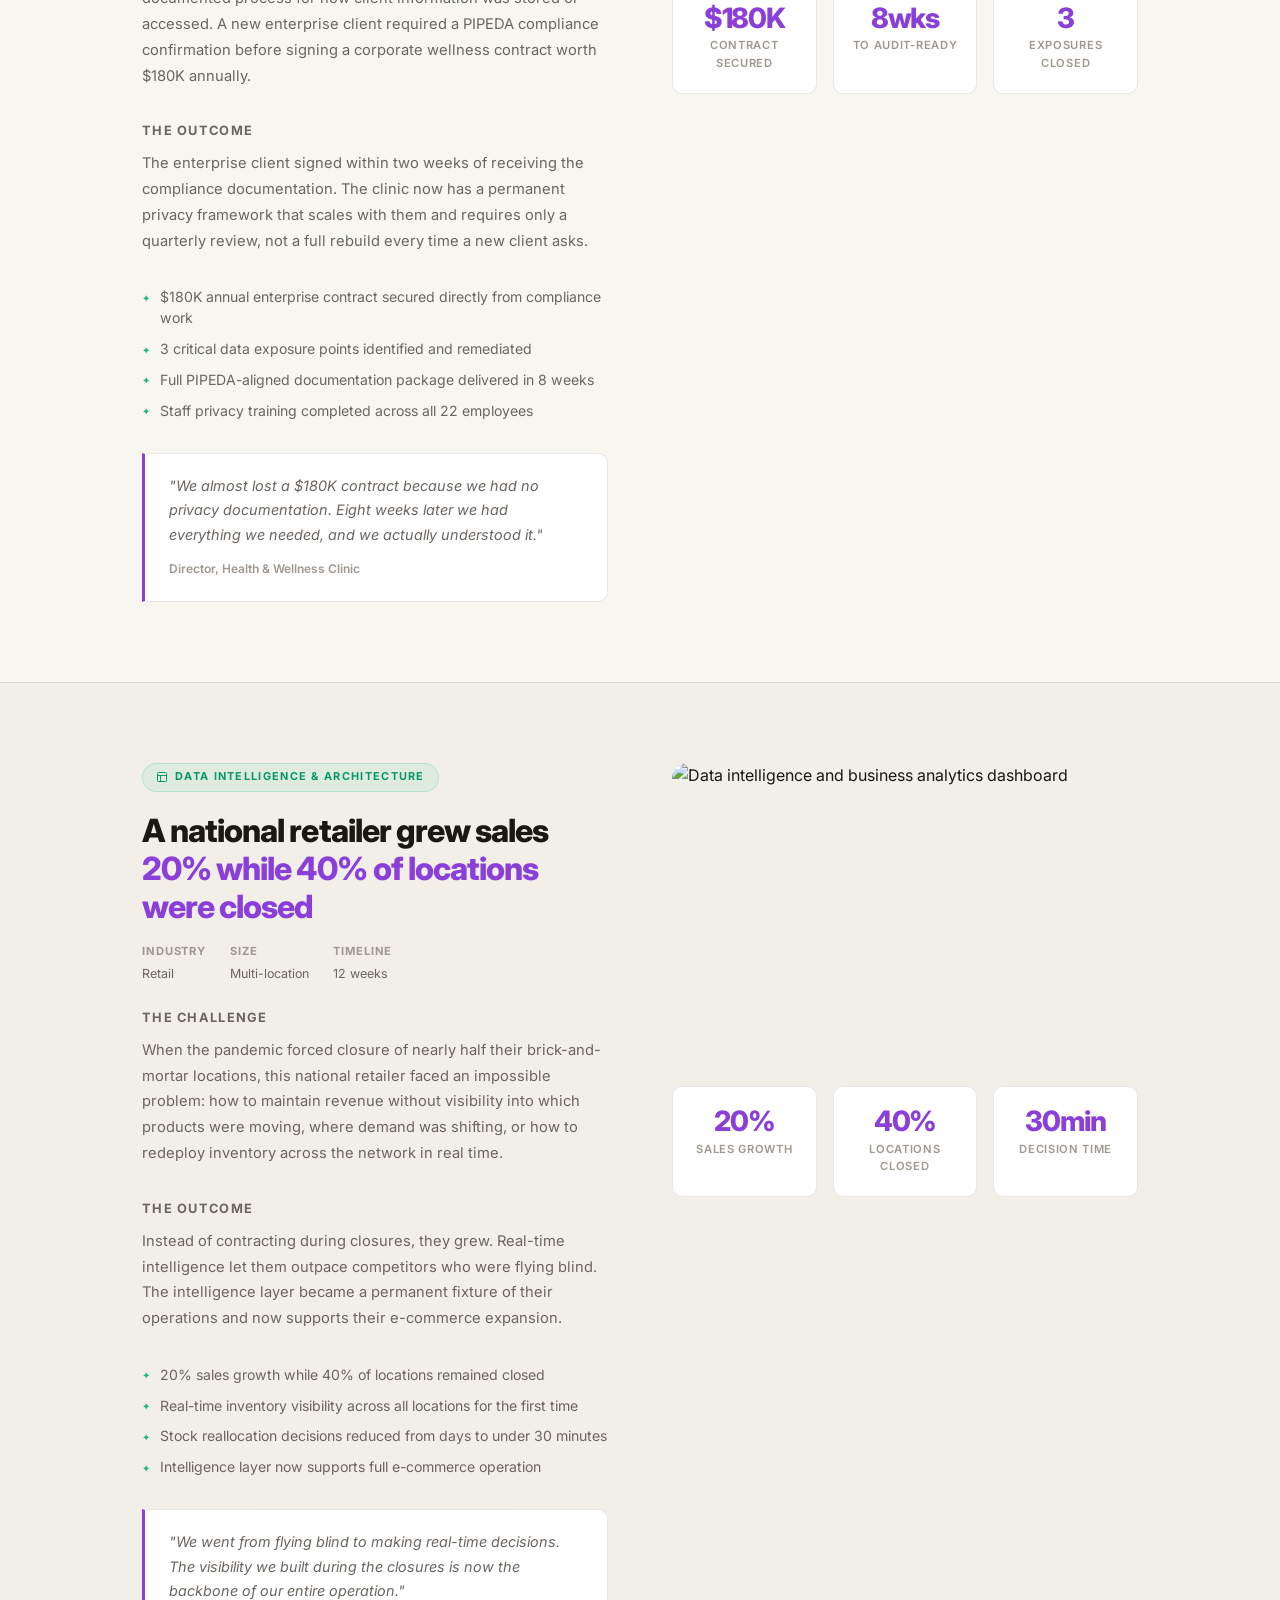
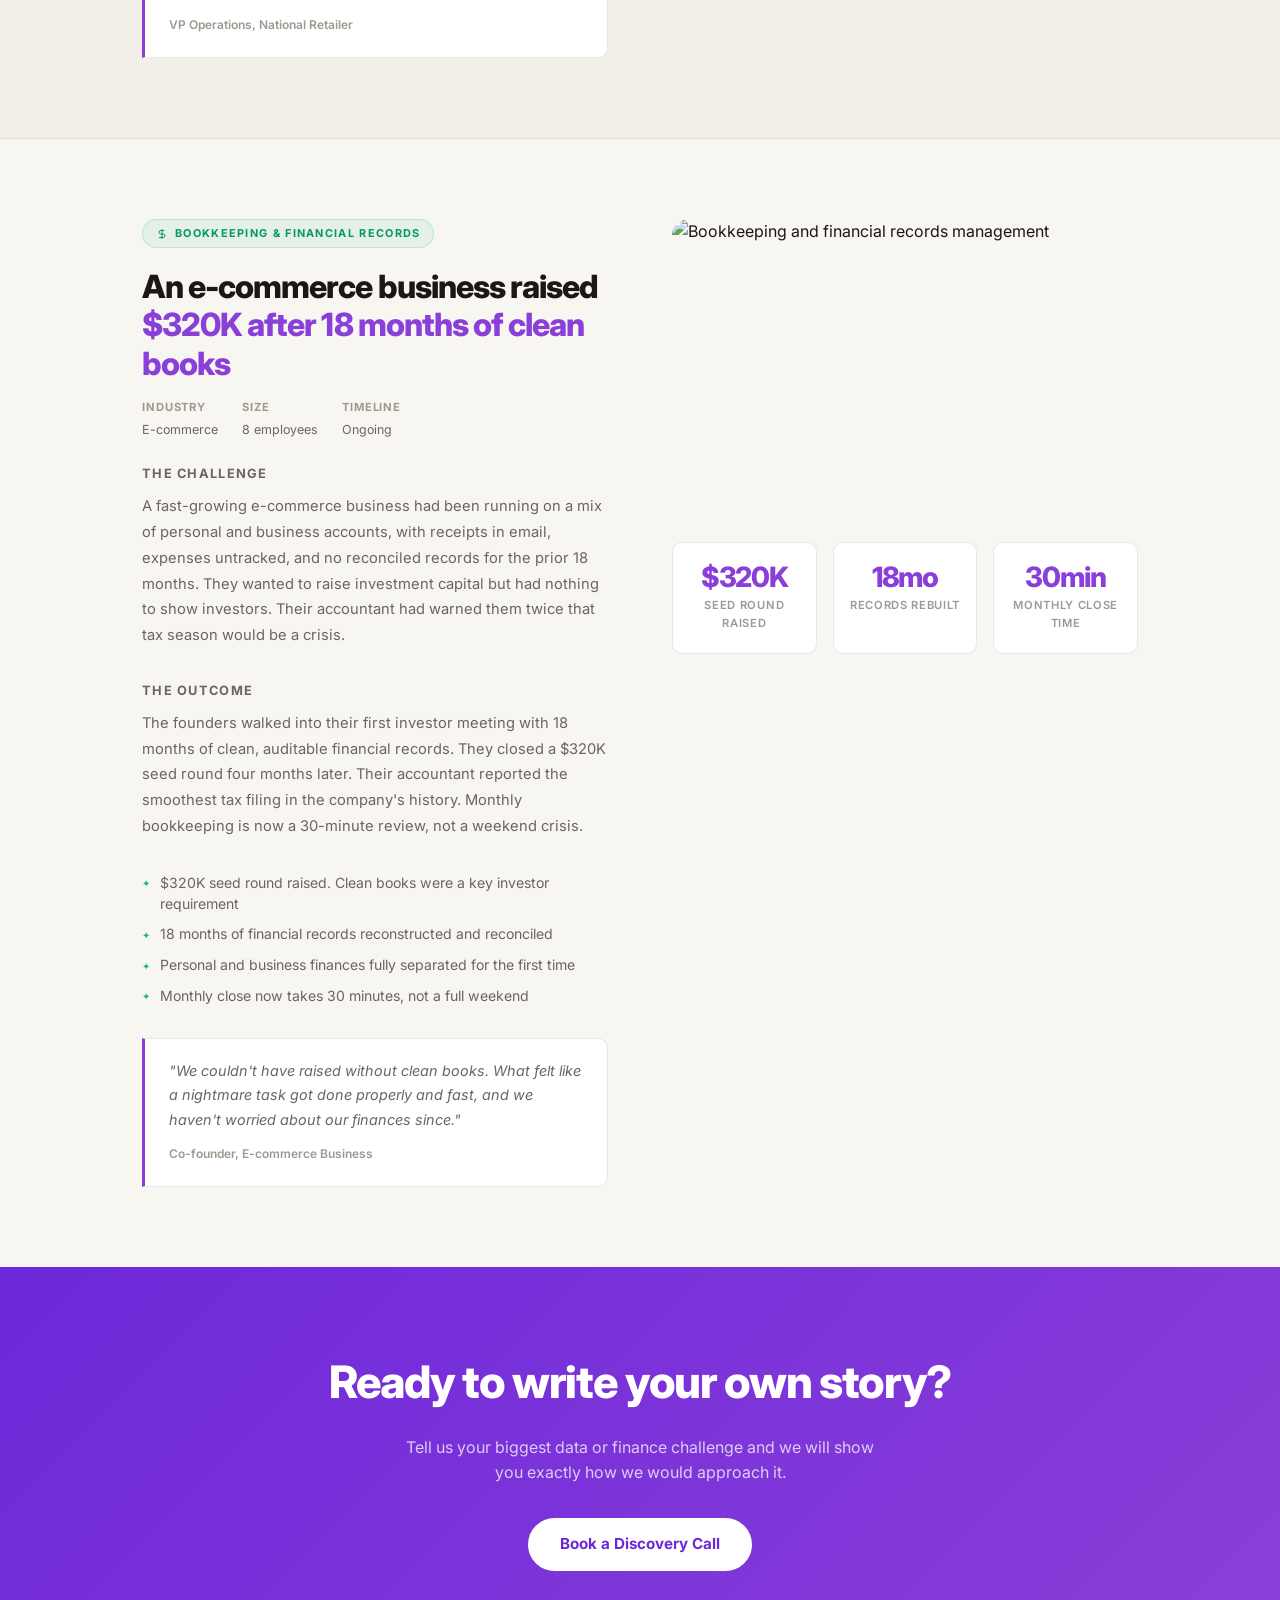
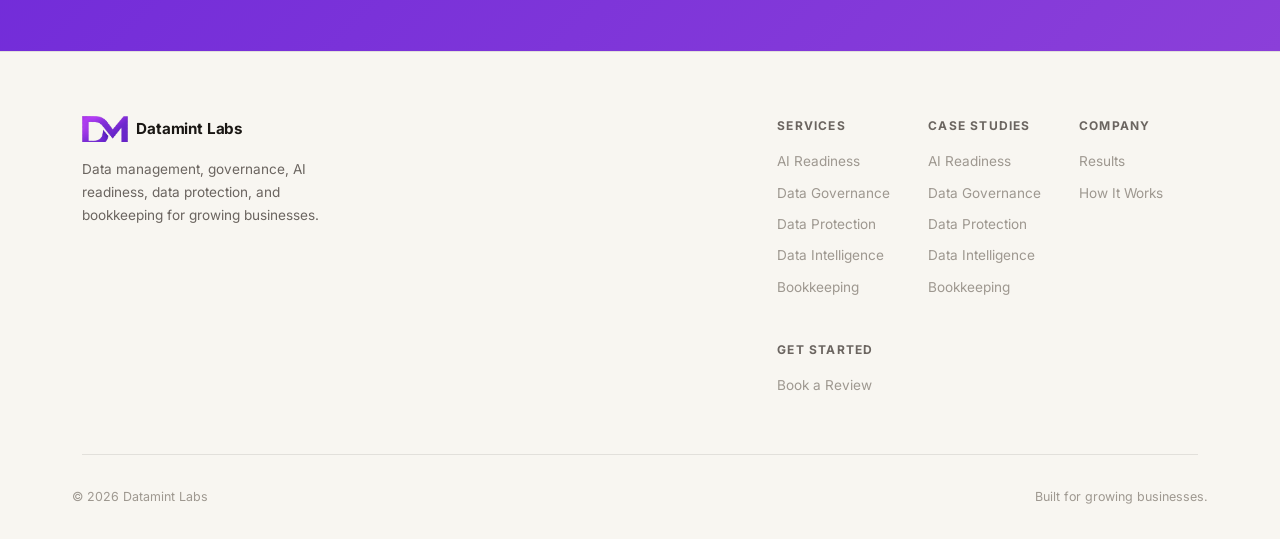
==== commit 9c847235: "Update case-studies nav/footer to match new homepage - New DM logo mark + wordmark replaces logo-dot" ====
--- a/case-studies.html
+++ b/case-studies.html
@@ -275,15 +275,13 @@
   <nav class="nav scrolled" id="nav">
     <div class="nav-inner">
       <a href="index.html" class="logo">
-        <span class="logo-dot"></span>
-        Datamint Labs
+        <img src="logo-mark.png" alt="Datamint Labs" class="logo-img" />
+        <span class="logo-wordmark">Datamint Labs</span>
       </a>
       <ul class="nav-links">
         <li><a href="index.html#services">Services</a></li>
-        <li><a href="index.html#why">Why Us</a></li>
+        <li><a href="index.html#numbers">Results</a></li>
         <li><a href="index.html#process">Process</a></li>
-        <li><a href="index.html#coverage">Coverage</a></li>
-        <li><a href="index.html#faq">FAQ</a></li>
       </ul>
       <a href="index.html#cta" class="btn btn-nav">Book a Review</a>
       <button class="hamburger" id="hamburger" aria-label="Menu">
@@ -292,9 +290,8 @@
     </div>
     <div class="mobile-menu" id="mobileMenu">
       <a href="index.html#services">Services</a>
-      <a href="index.html#why">Why Us</a>
+      <a href="index.html#numbers">Results</a>
       <a href="index.html#process">Process</a>
-      <a href="index.html#coverage">Coverage</a>
       <a href="index.html#cta" class="btn btn-nav">Book a Review</a>
     </div>
   </nav>
@@ -603,8 +600,8 @@
       <div class="footer-inner">
         <div class="footer-brand">
           <div class="logo" style="margin-bottom:1rem;">
-            <span class="logo-dot"></span>
-            Datamint Labs
+            <img src="logo-mark.png" alt="Datamint Labs" class="logo-img" />
+            <span class="logo-wordmark">Datamint Labs</span>
           </div>
           <p class="footer-tagline">Data management, governance, AI readiness, data protection, and bookkeeping for growing businesses.</p>
         </div>
@@ -627,9 +624,8 @@
           </div>
           <div class="footer-col">
             <h5>Company</h5>
-            <a href="index.html#why">Why Us</a>
+            <a href="index.html#numbers">Results</a>
             <a href="index.html#process">How It Works</a>
-            <a href="index.html#faq">FAQ</a>
           </div>
           <div class="footer-col">
             <h5>Get Started</h5>
--- a/styles.css
+++ b/styles.css
@@ -81,12 +81,18 @@
   border-color: rgba(255,255,255,0.15);
 }
 .btn-nav {
-  background: var(--surface);
-  color: var(--text);
-  border: 1px solid var(--border);
+  background: linear-gradient(135deg, var(--purple-light), var(--purple-dark));
+  color: #fff;
+  border: none;
   font-size: 0.8rem;
-}
-.btn-nav:hover { background: var(--surface-2); }
+  box-shadow: 0 4px 18px rgba(139,63,217,0.35), inset 0 1px 0 rgba(255,255,255,0.15);
+  letter-spacing: 0.01em;
+}
+.btn-nav:hover {
+  background: linear-gradient(135deg, var(--purple), var(--purple-dark));
+  box-shadow: 0 6px 28px rgba(139,63,217,0.55), inset 0 1px 0 rgba(255,255,255,0.15);
+  transform: translateY(-1px);
+}
 .btn-large { padding: 1rem 2rem; font-size: 1rem; border-radius: 100px; }
 
 /* ===== NAV ===== */
@@ -114,19 +120,32 @@
 .logo {
   display: flex;
   align-items: center;
-  gap: 0.6rem;
+  gap: 0.5rem;
   font-weight: 700;
   font-size: 0.95rem;
   letter-spacing: -0.01em;
   flex-shrink: 0;
-}
-.logo-dot {
-  width: 8px;
-  height: 8px;
-  background: var(--purple);
-  border-radius: 50%;
-  box-shadow: 0 0 10px var(--purple);
+  text-decoration: none;
+}
+.logo-img {
+  height: 26px;
+  width: auto;
+  display: block;
   flex-shrink: 0;
+}
+.logo-wordmark {
+  font-weight: 700;
+  font-size: 0.95rem;
+  letter-spacing: -0.01em;
+  color: var(--text);
+}
+.logo-footer {
+  margin-bottom: 0.5rem;
+}
+.logo-img-footer {
+  height: 80px;
+  width: auto;
+  display: block;
 }
 .nav-links {
   display: flex;
@@ -451,8 +470,8 @@
   white-space: nowrap;
 }
 .tech-item img {
-  width: 22px;
-  height: 22px;
+  width: 24px;
+  height: 24px;
   object-fit: contain;
   flex-shrink: 0;
 }
@@ -725,6 +744,55 @@
   font-size: 0.82rem;
   color: var(--text-muted);
   line-height: 1.6;
+}
+
+/* ===== EXPERTISE MARQUEE (Why Us bottom) ===== */
+.expertise-marquee {
+  overflow: hidden;
+  margin-top: 3.5rem;
+  padding: 1.25rem 0;
+  border-top: 1px solid rgba(139,63,217,0.12);
+  -webkit-mask-image: linear-gradient(to right, transparent 0%, black 6%, black 94%, transparent 100%);
+  mask-image: linear-gradient(to right, transparent 0%, black 6%, black 94%, transparent 100%);
+}
+.expertise-track {
+  display: flex;
+  gap: 0.75rem;
+  width: max-content;
+  animation: expertiseScroll 35s linear infinite;
+}
+.expertise-marquee:hover .expertise-track {
+  animation-play-state: paused;
+}
+.exp-card {
+  display: flex;
+  align-items: center;
+  gap: 0.5rem;
+  background: var(--surface);
+  border: 1px solid rgba(139,63,217,0.15);
+  border-radius: 100px;
+  padding: 0.4rem 1rem 0.4rem 0.75rem;
+  white-space: nowrap;
+  box-shadow: 0 2px 8px rgba(139,63,217,0.06);
+  transition: border-color 0.2s, box-shadow 0.2s;
+}
+.exp-card:hover {
+  border-color: rgba(139,63,217,0.35);
+  box-shadow: 0 4px 16px rgba(139,63,217,0.12);
+}
+.exp-icon {
+  font-size: 0.9rem;
+  line-height: 1;
+}
+.exp-label {
+  font-size: 0.75rem;
+  font-weight: 600;
+  color: var(--text-muted);
+  letter-spacing: 0.01em;
+}
+@keyframes expertiseScroll {
+  from { transform: translateX(0); }
+  to   { transform: translateX(-50%); }
 }
 
 /* ===== STEPS ===== */
